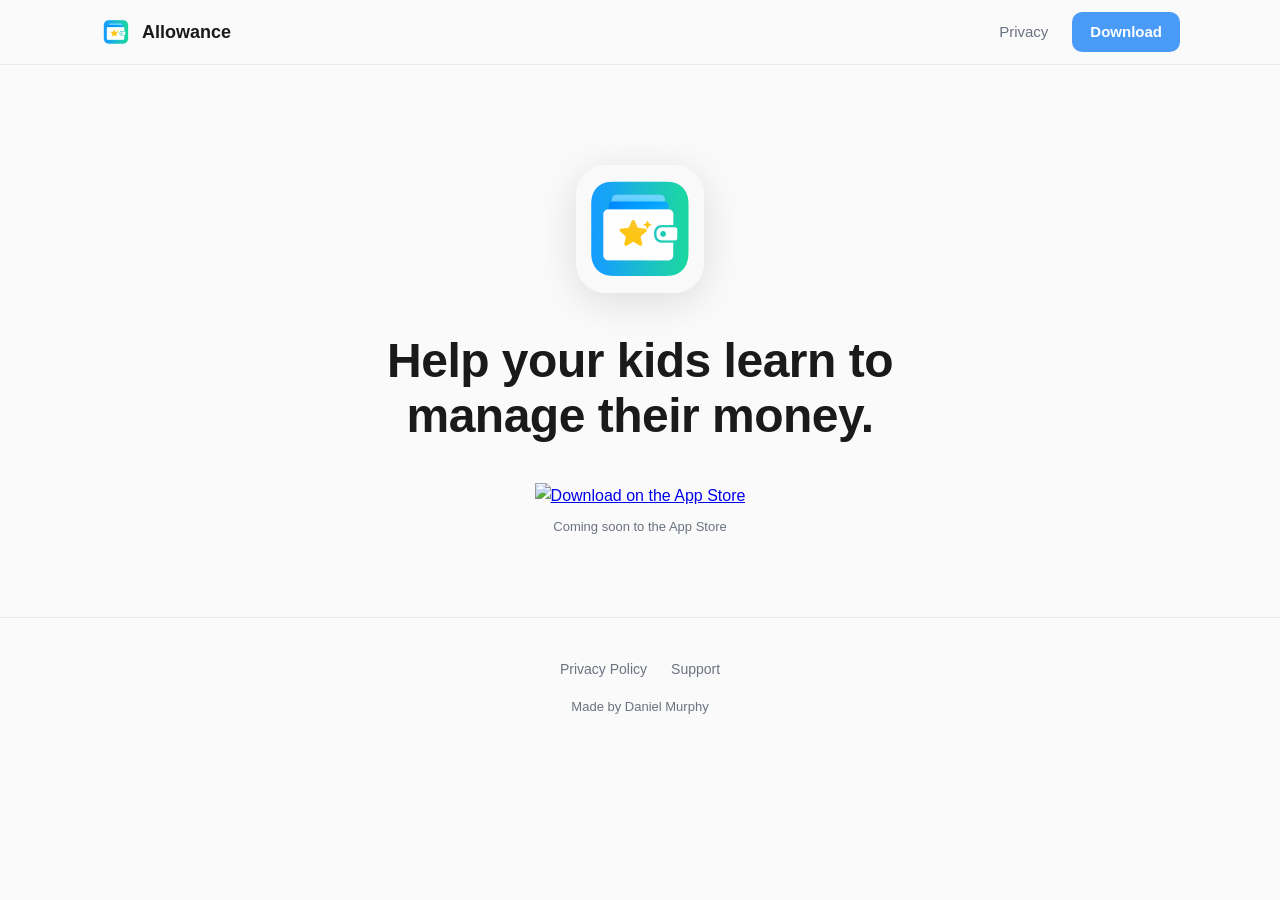
==== index.html @ 7d74fedb "Update contact email to hello@getallowance.app Co-Authored-By: Claude Opus 4.6 (1M context) <noreply" ====
<!DOCTYPE html>
<html lang="en">
<head>
    <meta charset="UTF-8">
    <meta name="viewport" content="width=device-width, initial-scale=1.0">
    <title>Allowance — Help your kids learn to manage their money</title>
    <meta name="description" content="Allowance is an iOS app that splits kids' money into Spend, Save, and Share accounts. Parents track balances, log transactions, and fund allowances.">
    <link rel="stylesheet" href="style.css">
</head>
<body>

<!-- Nav -->
<nav>
    <div class="nav-inner">
        <a href="/" class="nav-brand">
            <img src="images/app-icon.png" alt="Allowance app icon">
            <span>Allowance</span>
        </a>
        <div class="nav-links">
            <a href="privacy.html">Privacy</a>
            <a href="#download" class="btn-download">Download</a>
        </div>
    </div>
</nav>

<!-- Hero -->
<section class="hero" id="top">
    <img src="images/app-icon.png" alt="Allowance app icon" class="hero-icon">
    <h1>Help your kids learn to<br>manage their money.</h1>
    <p></p>
    <div id="download">
        <a href="#" class="app-store-badge" aria-label="Download on the App Store">
            <img src="https://tools.applemediaservices.com/api/badges/download-on-the-app-store/black/en-us?size=250x83" alt="Download on the App Store">
        </a>
        <span class="coming-soon">Coming soon to the App Store</span>
    </div>
</section>

<!-- Footer -->
<footer>
    <div class="footer-inner">
        <div class="footer-links">
            <a href="privacy.html">Privacy Policy</a>
            <a href="mailto:hello@getallowance.app">Support</a>
        </div>
        <p class="footer-copy">Made by Daniel Murphy</p>
    </div>
</footer>

</body>
</html>
---- style.css ----
/* Allowance — Marketing Site */

:root {
    --accent: #499BF7;
    --accent-dark: #3178D4;
    --bg: #FAFAFA;
    --bg-card: #FFFFFF;
    --text: #1A1A1A;
    --text-secondary: #6B7280;
    --radius: 20px;
    --shadow: 0 4px 24px rgba(0, 0, 0, 0.08);
    --shadow-lg: 0 8px 40px rgba(0, 0, 0, 0.12);
    --font: -apple-system, BlinkMacSystemFont, "SF Pro Display", "Segoe UI", Roboto, Helvetica, Arial, sans-serif;

    /* Account gradients */
    --spend-start: #007AFF;
    --spend-end: #32ADE6;
    --save-start: #34C759;
    --save-end: #00C7BE;
    --share-start: #AF52DE;
    --share-end: #FF2D55;
}

@media (prefers-color-scheme: dark) {
    :root {
        --bg: #111111;
        --bg-card: #1C1C1E;
        --text: #F5F5F7;
        --text-secondary: #98989D;
        --shadow: 0 4px 24px rgba(0, 0, 0, 0.3);
        --shadow-lg: 0 8px 40px rgba(0, 0, 0, 0.4);
    }
}

*, *::before, *::after {
    box-sizing: border-box;
    margin: 0;
    padding: 0;
}

html {
    scroll-behavior: smooth;
}

body {
    font-family: var(--font);
    background: var(--bg);
    color: var(--text);
    line-height: 1.6;
    -webkit-font-smoothing: antialiased;
}

/* Nav */
nav {
    position: sticky;
    top: 0;
    z-index: 100;
    background: rgba(250, 250, 250, 0.85);
    backdrop-filter: blur(20px);
    -webkit-backdrop-filter: blur(20px);
    border-bottom: 1px solid rgba(0, 0, 0, 0.06);
    padding: 12px 24px;
}

@media (prefers-color-scheme: dark) {
    nav {
        background: rgba(17, 17, 17, 0.85);
        border-bottom-color: rgba(255, 255, 255, 0.08);
    }
}

.nav-inner {
    max-width: 1080px;
    margin: 0 auto;
    display: flex;
    align-items: center;
    justify-content: space-between;
}

.nav-brand {
    display: flex;
    align-items: center;
    gap: 10px;
    text-decoration: none;
    color: var(--text);
}

.nav-brand img {
    width: 32px;
    height: 32px;
    border-radius: 8px;
}

.nav-brand span {
    font-weight: 700;
    font-size: 18px;
}

.nav-links {
    display: flex;
    align-items: center;
    gap: 24px;
}

.nav-links a {
    color: var(--text-secondary);
    text-decoration: none;
    font-size: 15px;
    font-weight: 500;
    transition: color 0.2s;
}

.nav-links a:hover {
    color: var(--accent);
}

.nav-links .btn-download {
    background: var(--accent);
    color: #fff;
    padding: 8px 18px;
    border-radius: 10px;
    font-weight: 600;
    transition: background 0.2s;
}

.nav-links .btn-download:hover {
    background: var(--accent-dark);
    color: #fff;
}

/* Sections */
section {
    max-width: 1080px;
    margin: 0 auto;
    padding: 80px 24px;
}

/* Hero */
.hero {
    text-align: center;
    padding-top: 100px;
    padding-bottom: 80px;
}

.hero-icon {
    width: 128px;
    height: 128px;
    border-radius: 30px;
    box-shadow: var(--shadow-lg);
    margin-bottom: 32px;
}

.hero h1 {
    font-size: 48px;
    font-weight: 800;
    letter-spacing: -0.5px;
    line-height: 1.15;
    margin-bottom: 16px;
}

.hero p {
    font-size: 20px;
    color: var(--text-secondary);
    max-width: 520px;
    margin: 0 auto 40px;
}

.app-store-badge {
    display: inline-block;
}

.app-store-badge img {
    height: 54px;
}

.coming-soon {
    display: block;
    margin-top: 8px;
    font-size: 13px;
    color: var(--text-secondary);
}

/* Account Type Cards */
.accounts {
    text-align: center;
}

.accounts h2 {
    font-size: 32px;
    font-weight: 700;
    margin-bottom: 12px;
}

.accounts > p {
    color: var(--text-secondary);
    font-size: 18px;
    margin-bottom: 48px;
}

.account-cards {
    display: grid;
    grid-template-columns: repeat(3, 1fr);
    gap: 20px;
}

.account-card {
    border-radius: var(--radius);
    padding: 32px 24px;
    color: #fff;
    text-align: center;
    box-shadow: var(--shadow);
    transition: transform 0.25s ease;
}

.account-card:hover {
    transform: translateY(-4px);
}

.account-card.spend {
    background: linear-gradient(135deg, var(--spend-start), var(--spend-end));
}

.account-card.save {
    background: linear-gradient(135deg, var(--save-start), var(--save-end));
}

.account-card.share {
    background: linear-gradient(135deg, var(--share-start), var(--share-end));
}

.account-card .card-icon {
    font-size: 40px;
    margin-bottom: 16px;
}

.account-card h3 {
    font-size: 22px;
    font-weight: 700;
    margin-bottom: 8px;
}

.account-card p {
    font-size: 15px;
    opacity: 0.9;
    line-height: 1.5;
}

/* Features Grid */
.features {
    text-align: center;
}

.features h2 {
    font-size: 32px;
    font-weight: 700;
    margin-bottom: 48px;
}

.features-grid {
    display: grid;
    grid-template-columns: repeat(3, 1fr);
    gap: 24px;
}

.feature-item {
    background: var(--bg-card);
    border-radius: var(--radius);
    padding: 28px 24px;
    box-shadow: var(--shadow);
    text-align: left;
    transition: transform 0.25s ease;
}

.feature-item:hover {
    transform: translateY(-2px);
}

.feature-item .feature-icon {
    font-size: 32px;
    margin-bottom: 12px;
}

.feature-item h3 {
    font-size: 17px;
    font-weight: 700;
    margin-bottom: 6px;
}

.feature-item p {
    font-size: 14px;
    color: var(--text-secondary);
    line-height: 1.5;
}

/* Screenshots */
.screenshots {
    text-align: center;
}

.screenshots h2 {
    font-size: 32px;
    font-weight: 700;
    margin-bottom: 48px;
}

.screenshots-placeholder {
    background: var(--bg-card);
    border-radius: var(--radius);
    padding: 60px 24px;
    box-shadow: var(--shadow);
    color: var(--text-secondary);
    font-size: 16px;
}

/* Footer */
footer {
    border-top: 1px solid rgba(0, 0, 0, 0.06);
    padding: 40px 24px;
    text-align: center;
}

@media (prefers-color-scheme: dark) {
    footer {
        border-top-color: rgba(255, 255, 255, 0.08);
    }
}

.footer-inner {
    max-width: 1080px;
    margin: 0 auto;
}

.footer-links {
    display: flex;
    justify-content: center;
    gap: 24px;
    margin-bottom: 16px;
}

.footer-links a {
    color: var(--text-secondary);
    text-decoration: none;
    font-size: 14px;
    transition: color 0.2s;
}

.footer-links a:hover {
    color: var(--accent);
}

.footer-copy {
    font-size: 13px;
    color: var(--text-secondary);
}

/* Responsive */
@media (max-width: 768px) {
    .hero h1 {
        font-size: 32px;
    }

    .hero p {
        font-size: 17px;
    }

    .account-cards {
        grid-template-columns: 1fr;
        max-width: 400px;
        margin: 0 auto;
    }

    .features-grid {
        grid-template-columns: 1fr 1fr;
    }

    section {
        padding: 60px 20px;
    }

    .hero {
        padding-top: 60px;
        padding-bottom: 48px;
    }
}

@media (max-width: 480px) {
    .features-grid {
        grid-template-columns: 1fr;
    }

    .nav-links .btn-download {
        display: none;
    }
}

/* Privacy page */
.privacy {
    max-width: 720px;
}

.privacy h1 {
    font-size: 36px;
    font-weight: 800;
    margin-bottom: 8px;
}

.privacy .last-updated {
    color: var(--text-secondary);
    font-size: 14px;
    margin-bottom: 40px;
}

.privacy h2 {
    font-size: 22px;
    font-weight: 700;
    margin-top: 40px;
    margin-bottom: 12px;
}

.privacy p,
.privacy li {
    color: var(--text-secondary);
    font-size: 16px;
    line-height: 1.7;
}

.privacy p {
    margin-bottom: 12px;
}

.privacy ul {
    padding-left: 20px;
    margin-bottom: 12px;
}

.privacy li {
    margin-bottom: 6px;
}

.privacy a {
    color: var(--accent);
    text-decoration: none;
}

.privacy a:hover {
    text-decoration: underline;
}
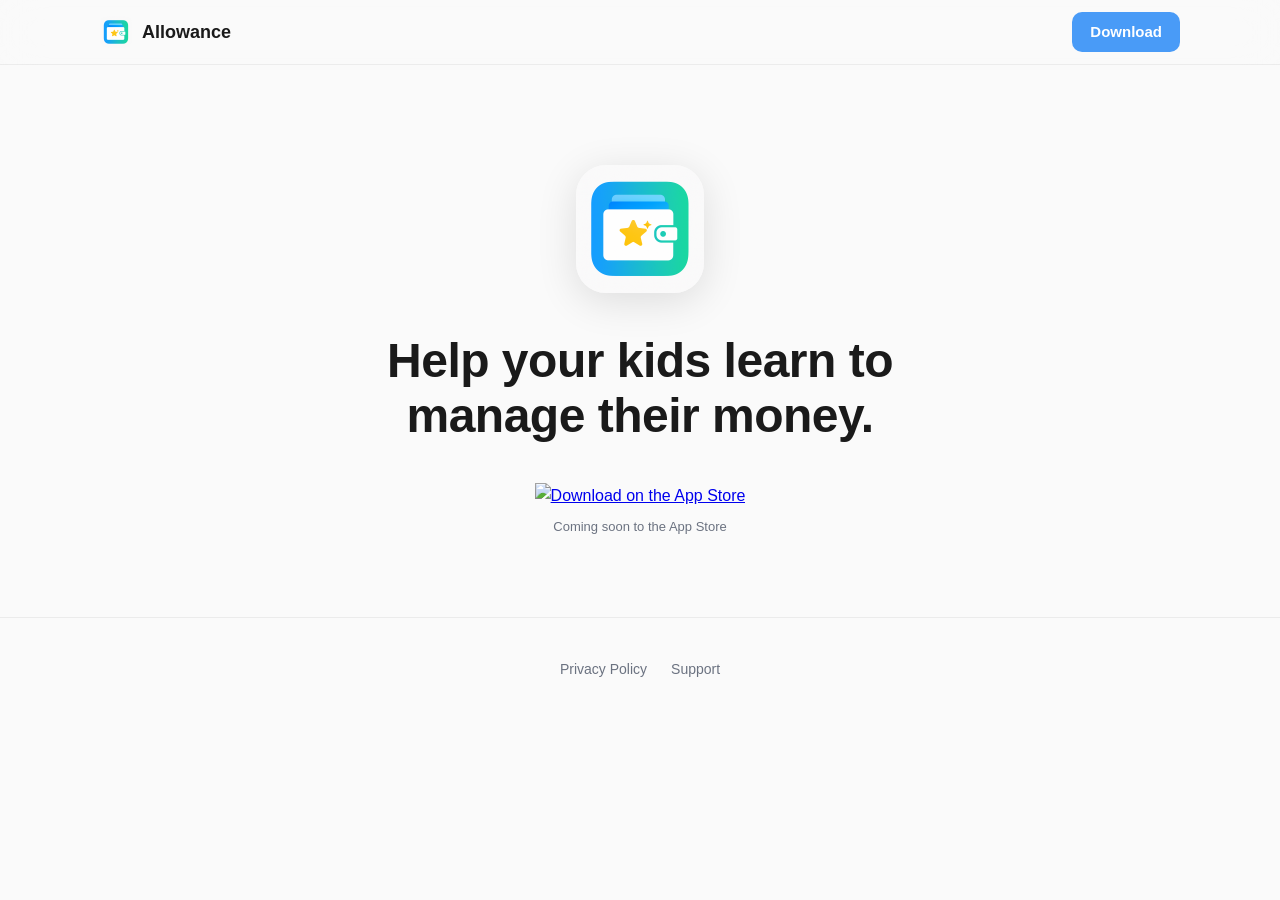
==== commit 3615ce56: "removed extra links" ====
--- a/index.html
+++ b/index.html
@@ -17,7 +17,6 @@
             <span>Allowance</span>
         </a>
         <div class="nav-links">
-            <a href="privacy.html">Privacy</a>
             <a href="#download" class="btn-download">Download</a>
         </div>
     </div>
@@ -43,7 +42,6 @@
             <a href="privacy.html">Privacy Policy</a>
             <a href="mailto:hello@getallowance.app">Support</a>
         </div>
-        <p class="footer-copy">Made by Daniel Murphy</p>
     </div>
 </footer>
 
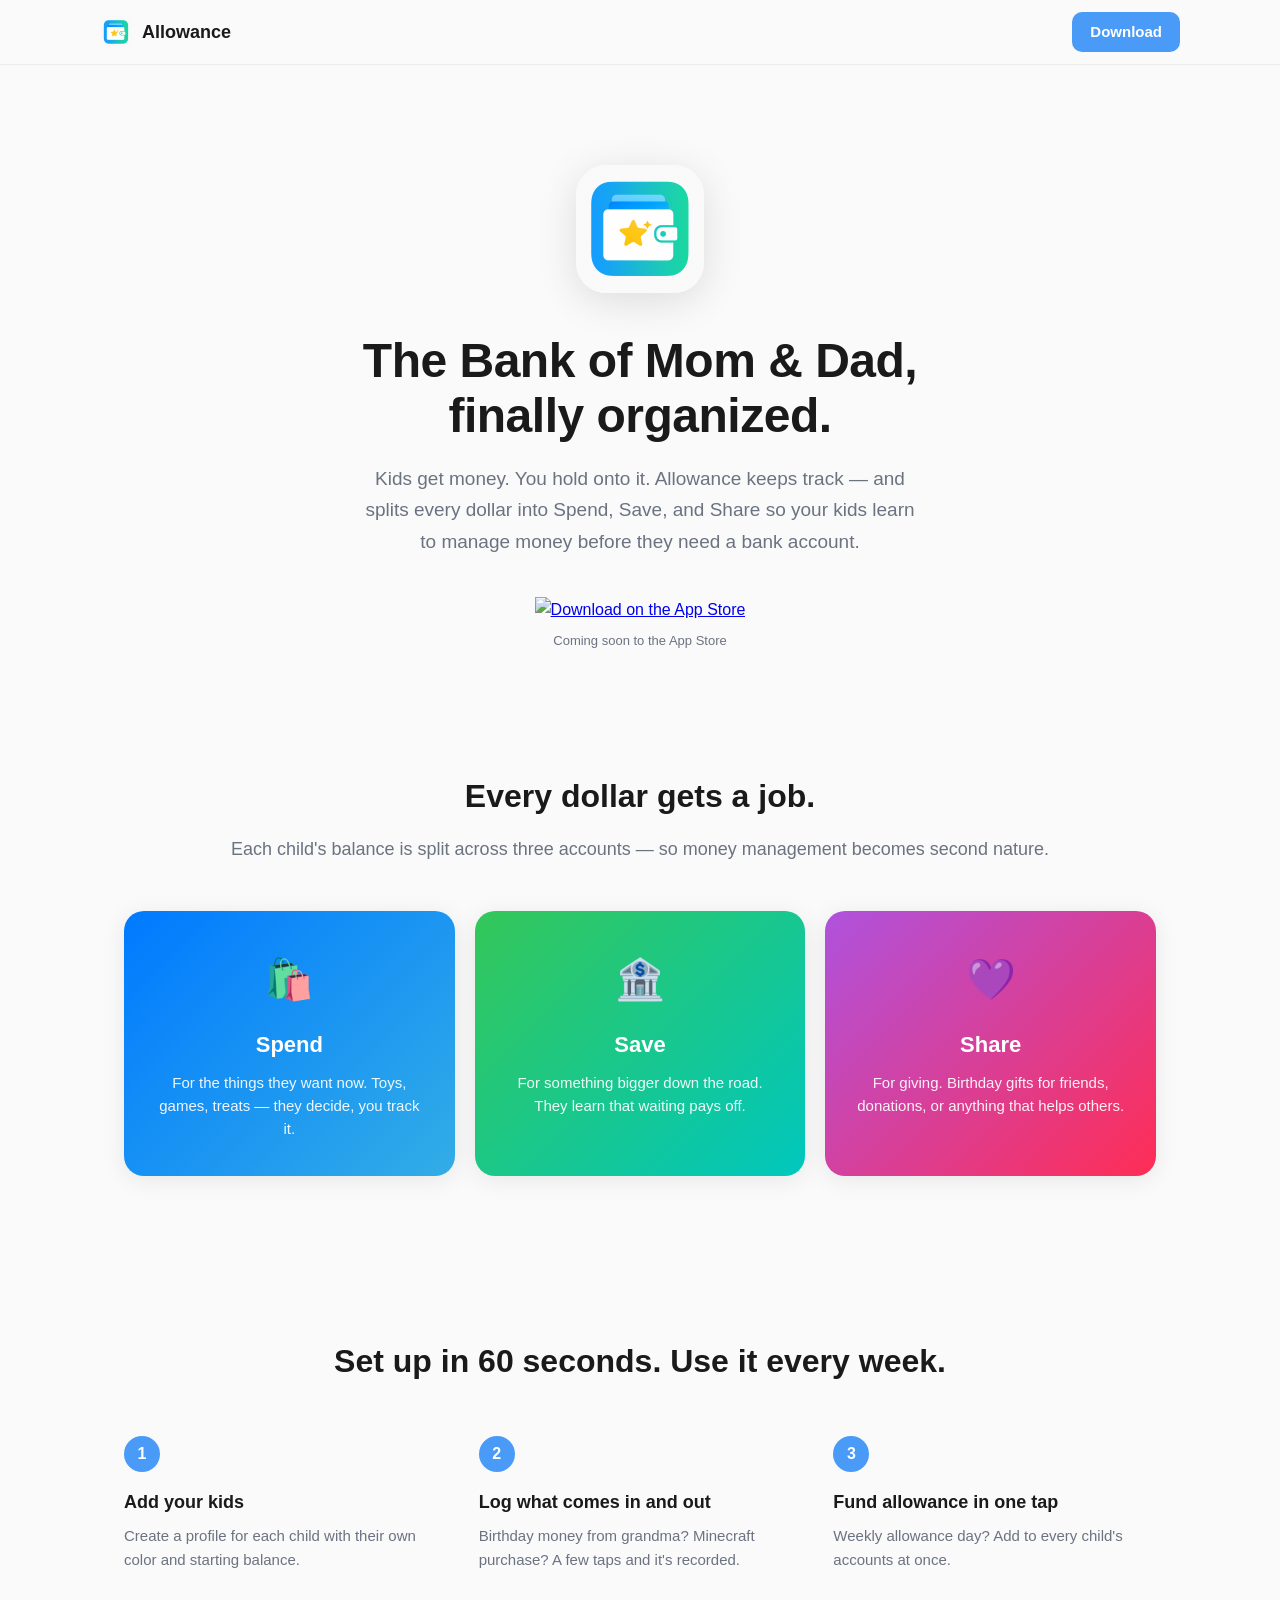
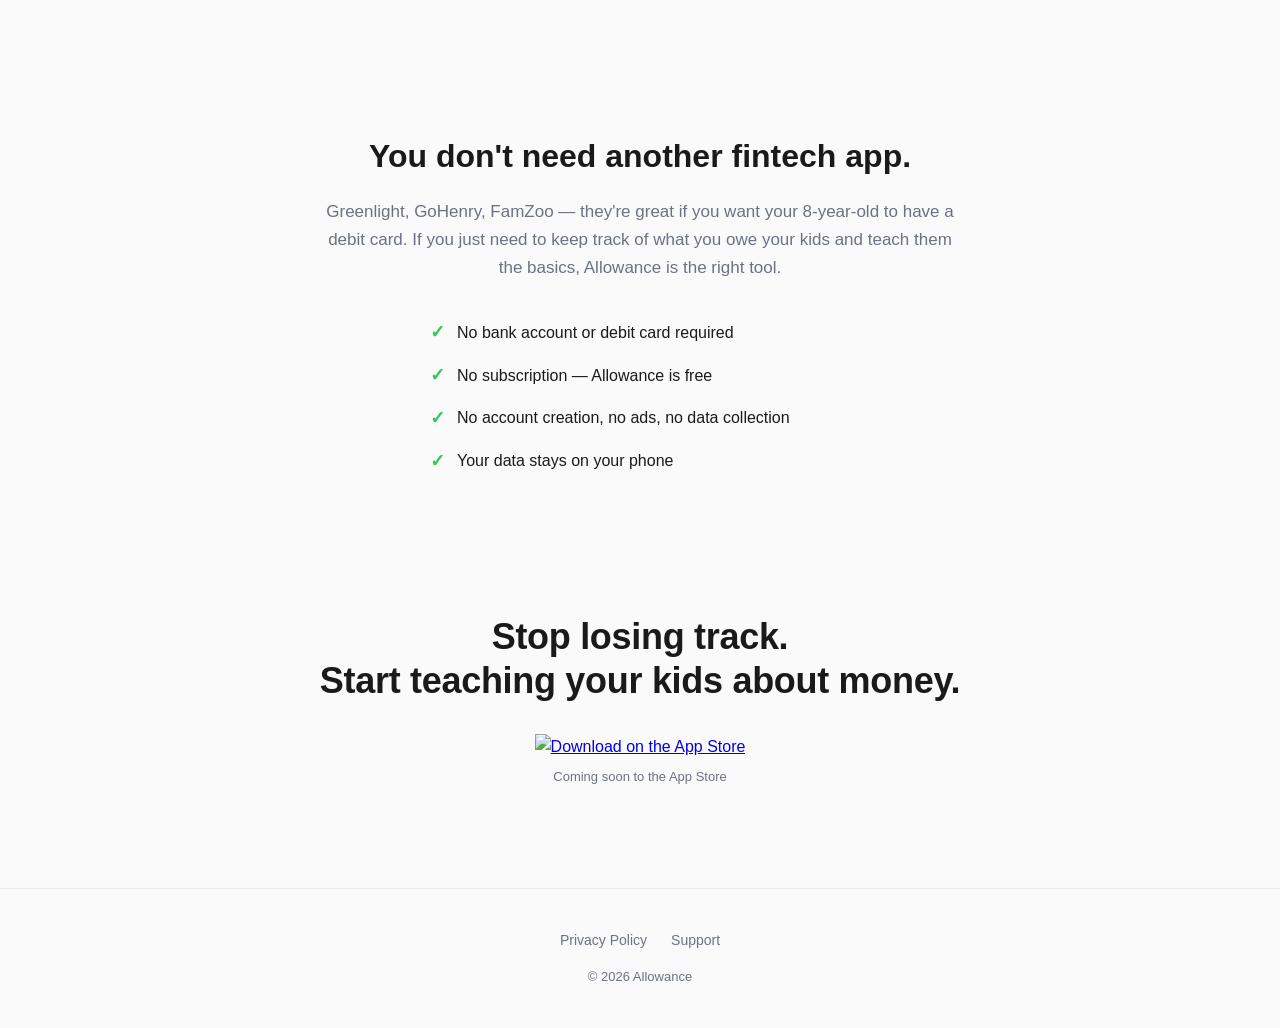
==== commit a3e5c31e: "Revamp landing page with new copy, content sections, and OG tags Updated headline and description, a" ====
--- a/index.html
+++ b/index.html
@@ -3,8 +3,14 @@
 <head>
     <meta charset="UTF-8">
     <meta name="viewport" content="width=device-width, initial-scale=1.0">
-    <title>Allowance — Help your kids learn to manage their money</title>
-    <meta name="description" content="Allowance is an iOS app that splits kids' money into Spend, Save, and Share accounts. Parents track balances, log transactions, and fund allowances.">
+    <title>Allowance — The Bank of Mom & Dad, finally organized</title>
+    <meta name="description" content="Allowance is a free iOS app that tracks the money you hold for your kids — and splits it into Spend, Save, and Share so they learn to manage it.">
+    <meta property="og:title" content="Allowance — The Bank of Mom & Dad, finally organized">
+    <meta property="og:description" content="Track your kids' money. Teach them to manage it. A free iOS app with Spend, Save, and Share accounts for every child.">
+    <meta property="og:type" content="website">
+    <meta property="og:url" content="https://getallowance.app">
+    <link rel="icon" type="image/png" href="images/app-icon.png">
+    <link rel="apple-touch-icon" href="images/app-icon.png">
     <link rel="stylesheet" href="style.css">
 </head>
 <body>
@@ -25,9 +31,89 @@
 <!-- Hero -->
 <section class="hero" id="top">
     <img src="images/app-icon.png" alt="Allowance app icon" class="hero-icon">
-    <h1>Help your kids learn to<br>manage their money.</h1>
-    <p></p>
+    <h1>The Bank of Mom & Dad,<br>finally organized.</h1>
+    <p>Kids get money. You hold onto it. Allowance keeps track — and splits every dollar into Spend, Save, and Share so your kids learn to manage money before they need a bank account.</p>
     <div id="download">
+        <a href="#" class="app-store-badge" aria-label="Download on the App Store">
+            <img src="https://tools.applemediaservices.com/api/badges/download-on-the-app-store/black/en-us?size=250x83" alt="Download on the App Store">
+        </a>
+        <span class="coming-soon">Coming soon to the App Store</span>
+    </div>
+</section>
+
+<!-- Spend / Save / Share -->
+<section class="accounts">
+    <h2>Every dollar gets a job.</h2>
+    <p>Each child's balance is split across three accounts — so money management becomes second nature.</p>
+    <div class="account-cards">
+        <div class="account-card spend">
+            <div class="card-icon">🛍️</div>
+            <h3>Spend</h3>
+            <p>For the things they want now. Toys, games, treats — they decide, you track it.</p>
+        </div>
+        <div class="account-card save">
+            <div class="card-icon">🏦</div>
+            <h3>Save</h3>
+            <p>For something bigger down the road. They learn that waiting pays off.</p>
+        </div>
+        <div class="account-card share">
+            <div class="card-icon">💜</div>
+            <h3>Share</h3>
+            <p>For giving. Birthday gifts for friends, donations, or anything that helps others.</p>
+        </div>
+    </div>
+</section>
+
+<!-- How it works -->
+<section class="how-it-works">
+    <h2>Set up in 60 seconds. Use it every week.</h2>
+    <div class="steps">
+        <div class="step">
+            <div class="step-number">1</div>
+            <h3>Add your kids</h3>
+            <p>Create a profile for each child with their own color and starting balance.</p>
+        </div>
+        <div class="step">
+            <div class="step-number">2</div>
+            <h3>Log what comes in and out</h3>
+            <p>Birthday money from grandma? Minecraft purchase? A few taps and it's recorded.</p>
+        </div>
+        <div class="step">
+            <div class="step-number">3</div>
+            <h3>Fund allowance in one tap</h3>
+            <p>Weekly allowance day? Add to every child's accounts at once.</p>
+        </div>
+    </div>
+</section>
+
+<!-- Not a bank -->
+<section class="not-a-bank">
+    <h2>You don't need another fintech app.</h2>
+    <p>Greenlight, GoHenry, FamZoo — they're great if you want your 8-year-old to have a debit card. If you just need to keep track of what you owe your kids and teach them the basics, Allowance is the right tool.</p>
+    <ul class="perks">
+        <li>
+            <span class="perk-icon">✓</span>
+            <span>No bank account or debit card required</span>
+        </li>
+        <li>
+            <span class="perk-icon">✓</span>
+            <span>No subscription — Allowance is free</span>
+        </li>
+        <li>
+            <span class="perk-icon">✓</span>
+            <span>No account creation, no ads, no data collection</span>
+        </li>
+        <li>
+            <span class="perk-icon">✓</span>
+            <span>Your data stays on your phone</span>
+        </li>
+    </ul>
+</section>
+
+<!-- Final CTA -->
+<section class="cta" id="get">
+    <h2>Stop losing track.<br>Start teaching your kids about money.</h2>
+    <div>
         <a href="#" class="app-store-badge" aria-label="Download on the App Store">
             <img src="https://tools.applemediaservices.com/api/badges/download-on-the-app-store/black/en-us?size=250x83" alt="Download on the App Store">
         </a>
@@ -42,6 +128,7 @@
             <a href="privacy.html">Privacy Policy</a>
             <a href="mailto:hello@getallowance.app">Support</a>
         </div>
+        <p class="footer-copy">&copy; 2026 Allowance</p>
     </div>
 </footer>
 
--- a/style.css
+++ b/style.css
@@ -155,14 +155,15 @@
     font-weight: 800;
     letter-spacing: -0.5px;
     line-height: 1.15;
-    margin-bottom: 16px;
+    margin-bottom: 20px;
 }
 
 .hero p {
-    font-size: 20px;
-    color: var(--text-secondary);
-    max-width: 520px;
+    font-size: 19px;
+    color: var(--text-secondary);
+    max-width: 560px;
     margin: 0 auto 40px;
+    line-height: 1.65;
 }
 
 .app-store-badge {
@@ -183,6 +184,7 @@
 /* Account Type Cards */
 .accounts {
     text-align: center;
+    padding-top: 40px;
 }
 
 .accounts h2 {
@@ -205,7 +207,7 @@
 
 .account-card {
     border-radius: var(--radius);
-    padding: 32px 24px;
+    padding: 36px 28px;
     color: #fff;
     text-align: center;
     box-shadow: var(--shadow);
@@ -241,75 +243,121 @@
 
 .account-card p {
     font-size: 15px;
-    opacity: 0.9;
-    line-height: 1.5;
-}
-
-/* Features Grid */
-.features {
-    text-align: center;
-}
-
-.features h2 {
+    opacity: 0.92;
+    line-height: 1.55;
+}
+
+/* How It Works */
+.how-it-works {
+    text-align: center;
+}
+
+.how-it-works h2 {
     font-size: 32px;
     font-weight: 700;
     margin-bottom: 48px;
 }
 
-.features-grid {
+.steps {
     display: grid;
     grid-template-columns: repeat(3, 1fr);
-    gap: 24px;
-}
-
-.feature-item {
-    background: var(--bg-card);
-    border-radius: var(--radius);
-    padding: 28px 24px;
-    box-shadow: var(--shadow);
+    gap: 32px;
     text-align: left;
-    transition: transform 0.25s ease;
-}
-
-.feature-item:hover {
-    transform: translateY(-2px);
-}
-
-.feature-item .feature-icon {
+}
+
+.step {
+    position: relative;
+}
+
+.step-number {
+    width: 36px;
+    height: 36px;
+    border-radius: 50%;
+    background: var(--accent);
+    color: #fff;
+    font-weight: 700;
+    font-size: 16px;
+    display: flex;
+    align-items: center;
+    justify-content: center;
+    margin-bottom: 16px;
+}
+
+.step h3 {
+    font-size: 18px;
+    font-weight: 700;
+    margin-bottom: 8px;
+}
+
+.step p {
+    font-size: 15px;
+    color: var(--text-secondary);
+    line-height: 1.55;
+}
+
+/* Not a Bank */
+.not-a-bank {
+    max-width: 680px;
+    margin: 0 auto;
+    padding: 80px 24px;
+    text-align: center;
+}
+
+.not-a-bank h2 {
     font-size: 32px;
-    margin-bottom: 12px;
-}
-
-.feature-item h3 {
+    font-weight: 700;
+    margin-bottom: 16px;
+}
+
+.not-a-bank > p {
     font-size: 17px;
-    font-weight: 700;
-    margin-bottom: 6px;
-}
-
-.feature-item p {
-    font-size: 14px;
-    color: var(--text-secondary);
-    line-height: 1.5;
-}
-
-/* Screenshots */
-.screenshots {
-    text-align: center;
-}
-
-.screenshots h2 {
-    font-size: 32px;
-    font-weight: 700;
-    margin-bottom: 48px;
-}
-
-.screenshots-placeholder {
-    background: var(--bg-card);
-    border-radius: var(--radius);
-    padding: 60px 24px;
-    box-shadow: var(--shadow);
-    color: var(--text-secondary);
+    color: var(--text-secondary);
+    line-height: 1.65;
+    margin-bottom: 36px;
+}
+
+.perks {
+    list-style: none;
+    display: flex;
+    flex-direction: column;
+    gap: 14px;
+    text-align: left;
+    max-width: 420px;
+    margin: 0 auto;
+}
+
+.perks li {
+    display: flex;
+    align-items: center;
+    gap: 12px;
     font-size: 16px;
+    color: var(--text);
+}
+
+.perk-icon {
+    color: #34C759;
+    font-weight: 700;
+    font-size: 18px;
+    flex-shrink: 0;
+}
+
+/* CTA */
+.cta {
+    text-align: center;
+    padding-top: 60px;
+    padding-bottom: 100px;
+}
+
+.cta h2 {
+    font-size: 36px;
+    font-weight: 800;
+    letter-spacing: -0.3px;
+    line-height: 1.2;
+    margin-bottom: 32px;
+}
+
+.cta .coming-soon {
+    margin-top: 8px;
 }
 
 /* Footer */
@@ -369,8 +417,14 @@
         margin: 0 auto;
     }
 
-    .features-grid {
-        grid-template-columns: 1fr 1fr;
+    .steps {
+        grid-template-columns: 1fr;
+        max-width: 400px;
+        margin: 0 auto;
+    }
+
+    .cta h2 {
+        font-size: 28px;
     }
 
     section {
@@ -381,13 +435,13 @@
         padding-top: 60px;
         padding-bottom: 48px;
     }
+
+    .not-a-bank {
+        padding: 60px 20px;
+    }
 }
 
 @media (max-width: 480px) {
-    .features-grid {
-        grid-template-columns: 1fr;
-    }
-
     .nav-links .btn-download {
         display: none;
     }
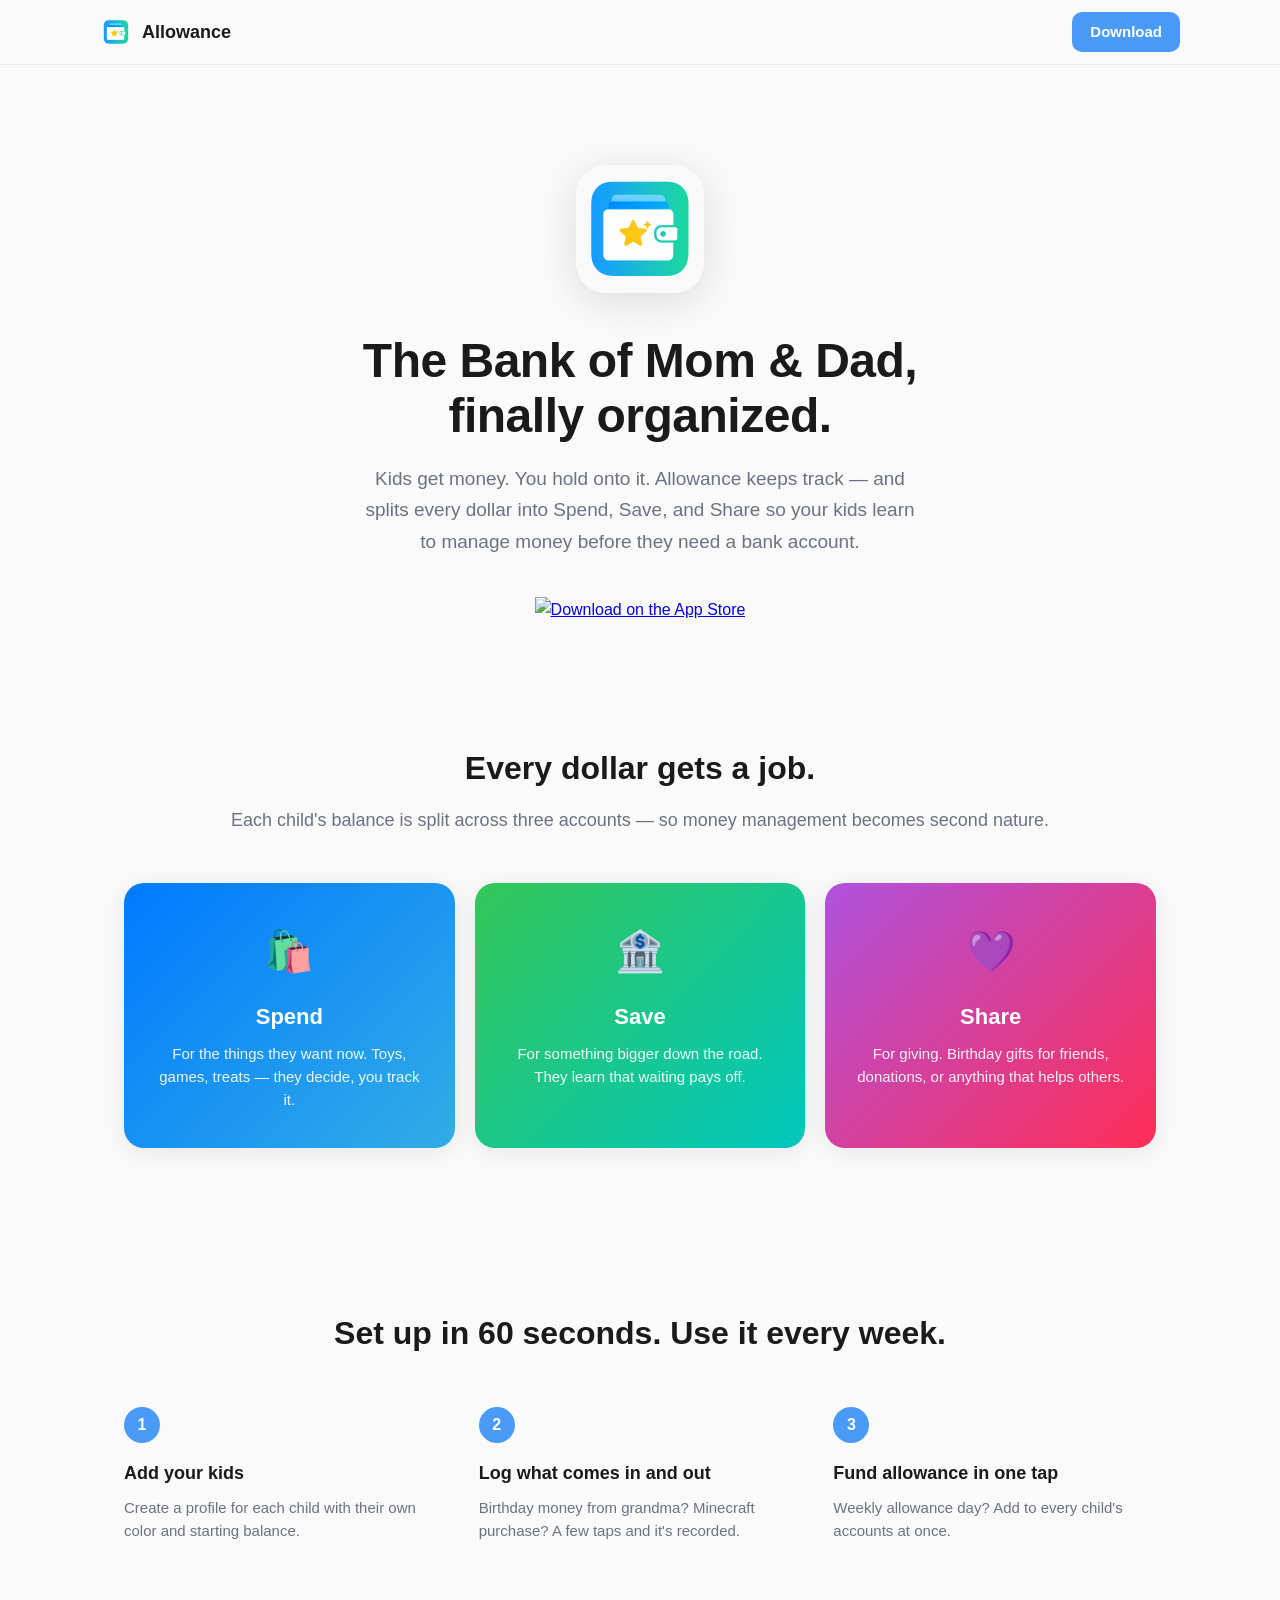
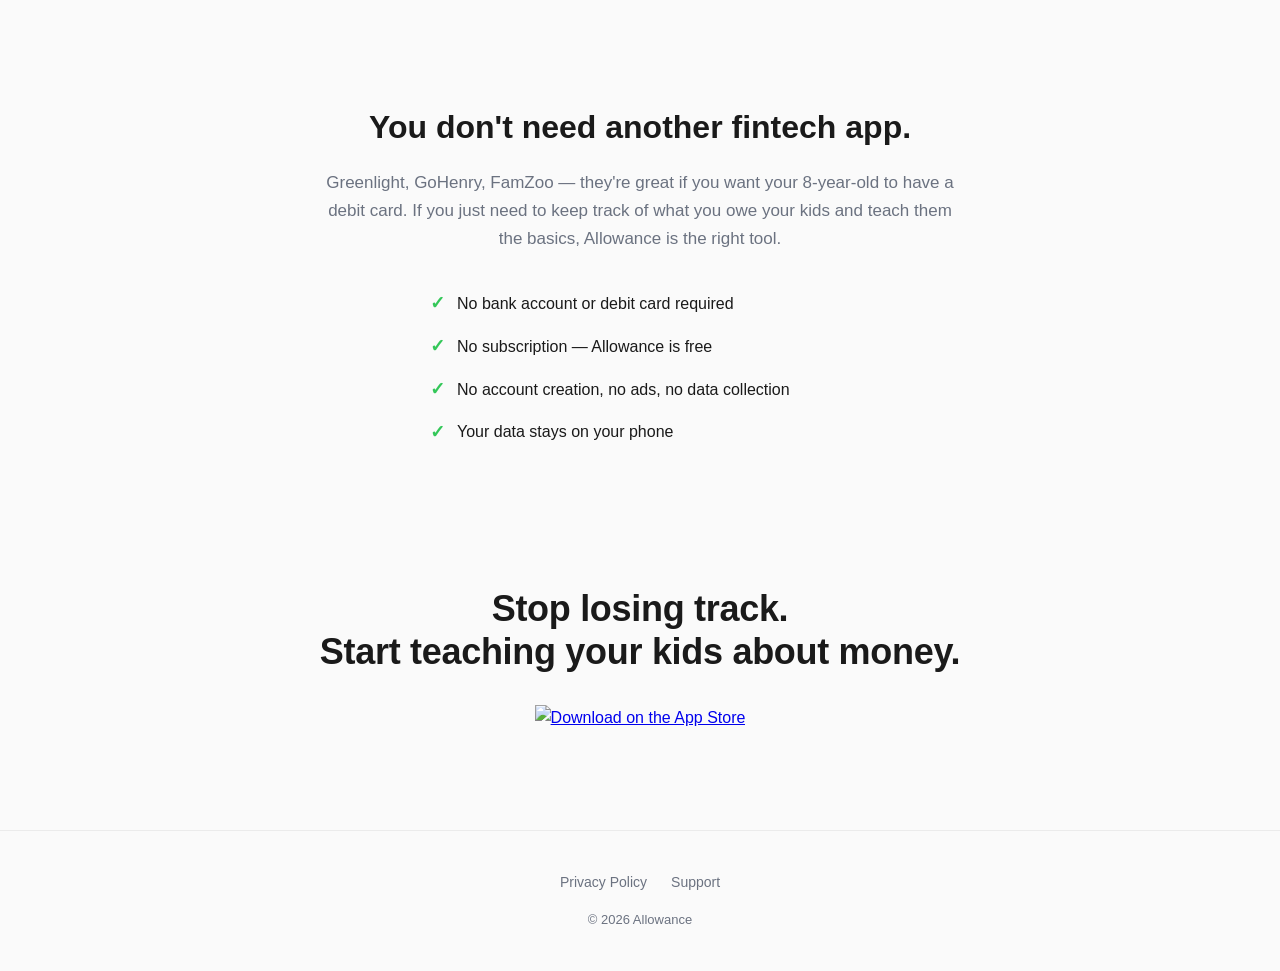
==== commit e125329f: "Update site with App Store links now that app is live Replace placeholder links and "Coming soon" te" ====
--- a/index.html
+++ b/index.html
@@ -23,7 +23,7 @@
             <span>Allowance</span>
         </a>
         <div class="nav-links">
-            <a href="#download" class="btn-download">Download</a>
+            <a href="https://apps.apple.com/us/app/allowance-family-money/id6751442999" class="btn-download">Download</a>
         </div>
     </div>
 </nav>
@@ -34,10 +34,9 @@
     <h1>The Bank of Mom & Dad,<br>finally organized.</h1>
     <p>Kids get money. You hold onto it. Allowance keeps track — and splits every dollar into Spend, Save, and Share so your kids learn to manage money before they need a bank account.</p>
     <div id="download">
-        <a href="#" class="app-store-badge" aria-label="Download on the App Store">
+        <a href="https://apps.apple.com/us/app/allowance-family-money/id6751442999" class="app-store-badge" aria-label="Download on the App Store">
             <img src="https://tools.applemediaservices.com/api/badges/download-on-the-app-store/black/en-us?size=250x83" alt="Download on the App Store">
         </a>
-        <span class="coming-soon">Coming soon to the App Store</span>
     </div>
 </section>
 
@@ -114,10 +113,9 @@
 <section class="cta" id="get">
     <h2>Stop losing track.<br>Start teaching your kids about money.</h2>
     <div>
-        <a href="#" class="app-store-badge" aria-label="Download on the App Store">
+        <a href="https://apps.apple.com/us/app/allowance-family-money/id6751442999" class="app-store-badge" aria-label="Download on the App Store">
             <img src="https://tools.applemediaservices.com/api/badges/download-on-the-app-store/black/en-us?size=250x83" alt="Download on the App Store">
         </a>
-        <span class="coming-soon">Coming soon to the App Store</span>
     </div>
 </section>
 
--- a/style.css
+++ b/style.css
@@ -174,12 +174,6 @@
     height: 54px;
 }
 
-.coming-soon {
-    display: block;
-    margin-top: 8px;
-    font-size: 13px;
-    color: var(--text-secondary);
-}
 
 /* Account Type Cards */
 .accounts {
@@ -356,9 +350,6 @@
     margin-bottom: 32px;
 }
 
-.cta .coming-soon {
-    margin-top: 8px;
-}
 
 /* Footer */
 footer {
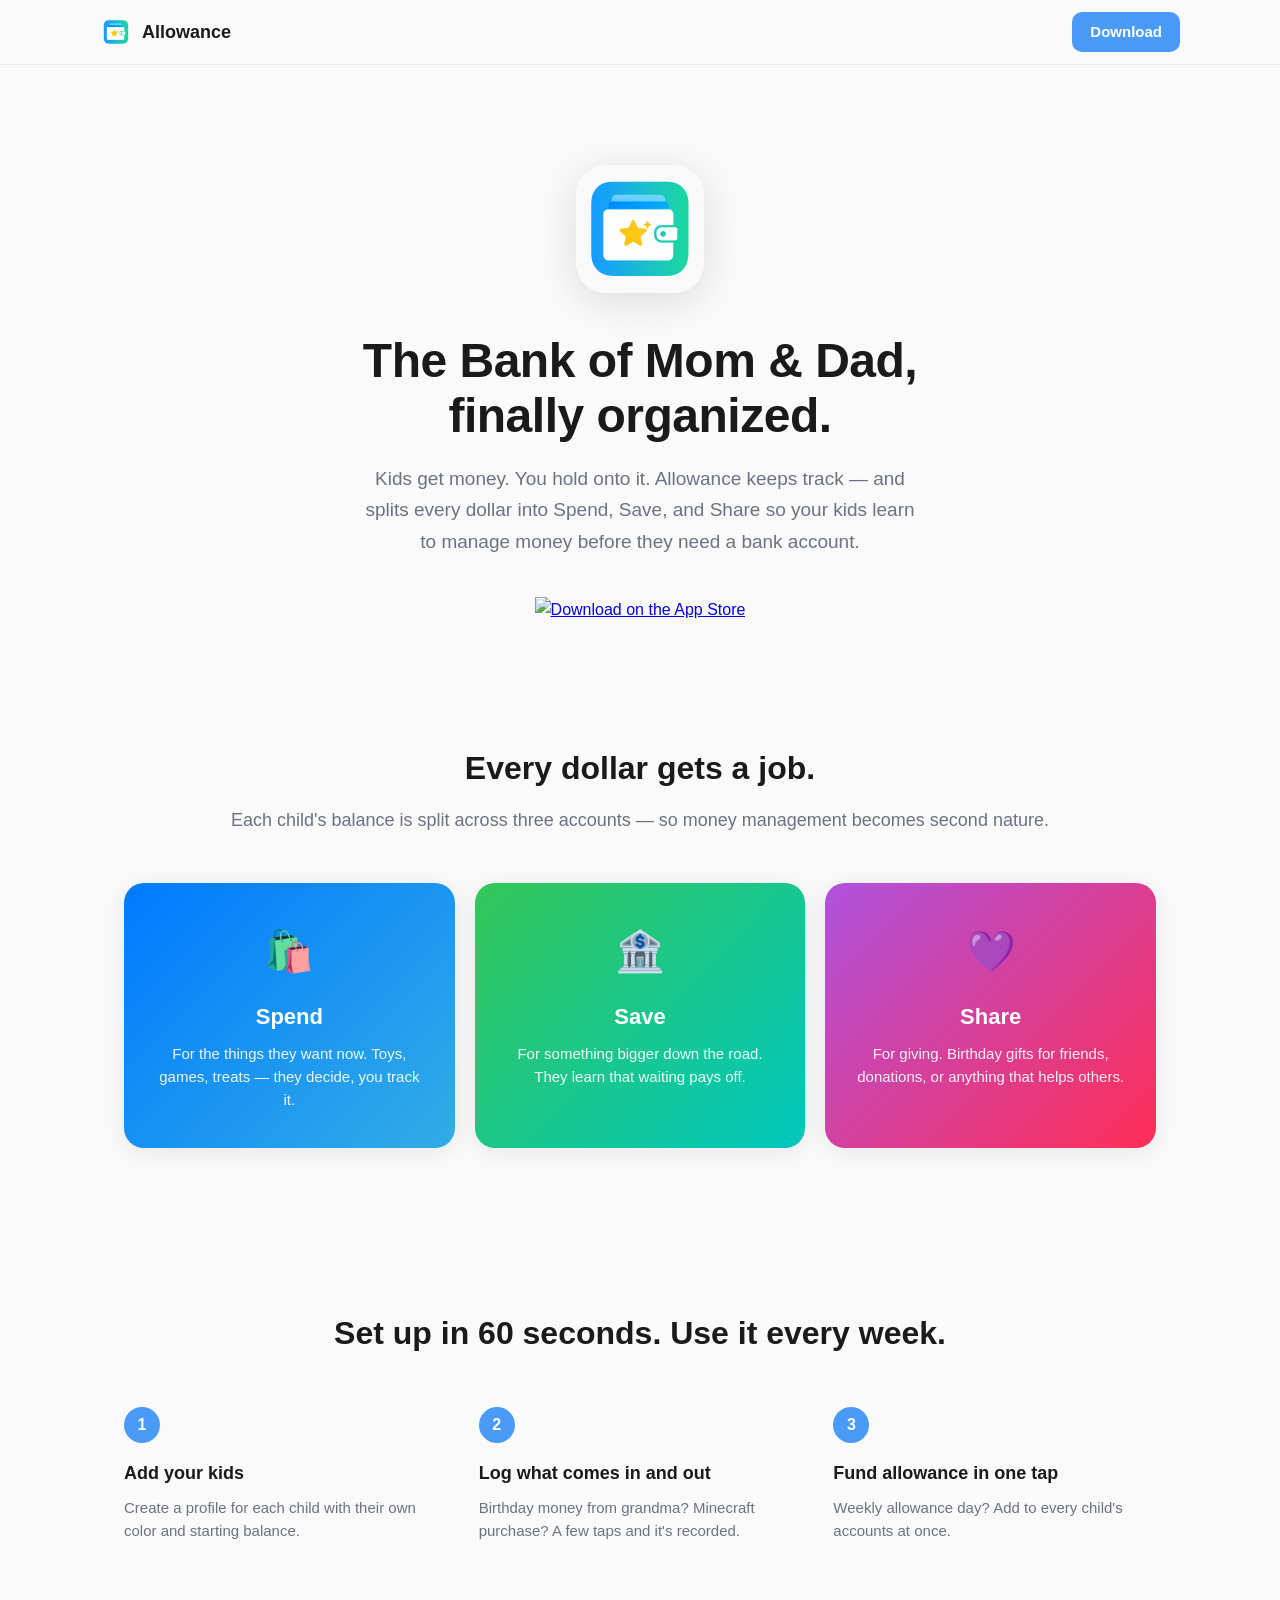
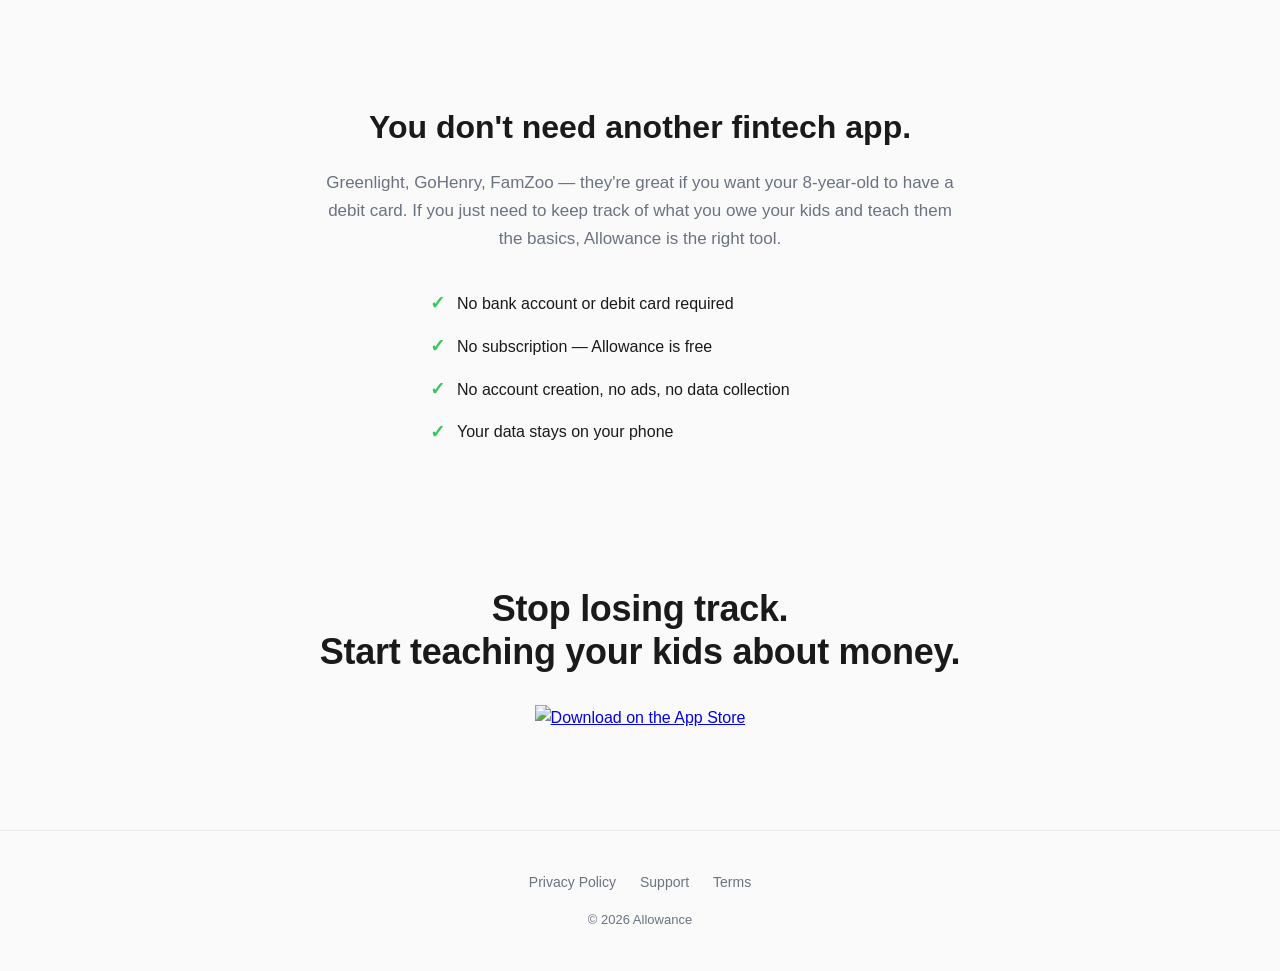
==== commit 89f32f53: "Rewrite privacy policy for accounts, family sharing and subscriptions Covers Sign in with Apple/Goog" ====
--- a/index.html
+++ b/index.html
@@ -125,6 +125,7 @@
         <div class="footer-links">
             <a href="privacy.html">Privacy Policy</a>
             <a href="mailto:hello@getallowance.app">Support</a>
+            <a href="https://www.apple.com/legal/internet-services/itunes/dev/stdeula/">Terms</a>
         </div>
         <p class="footer-copy">&copy; 2026 Allowance</p>
     </div>
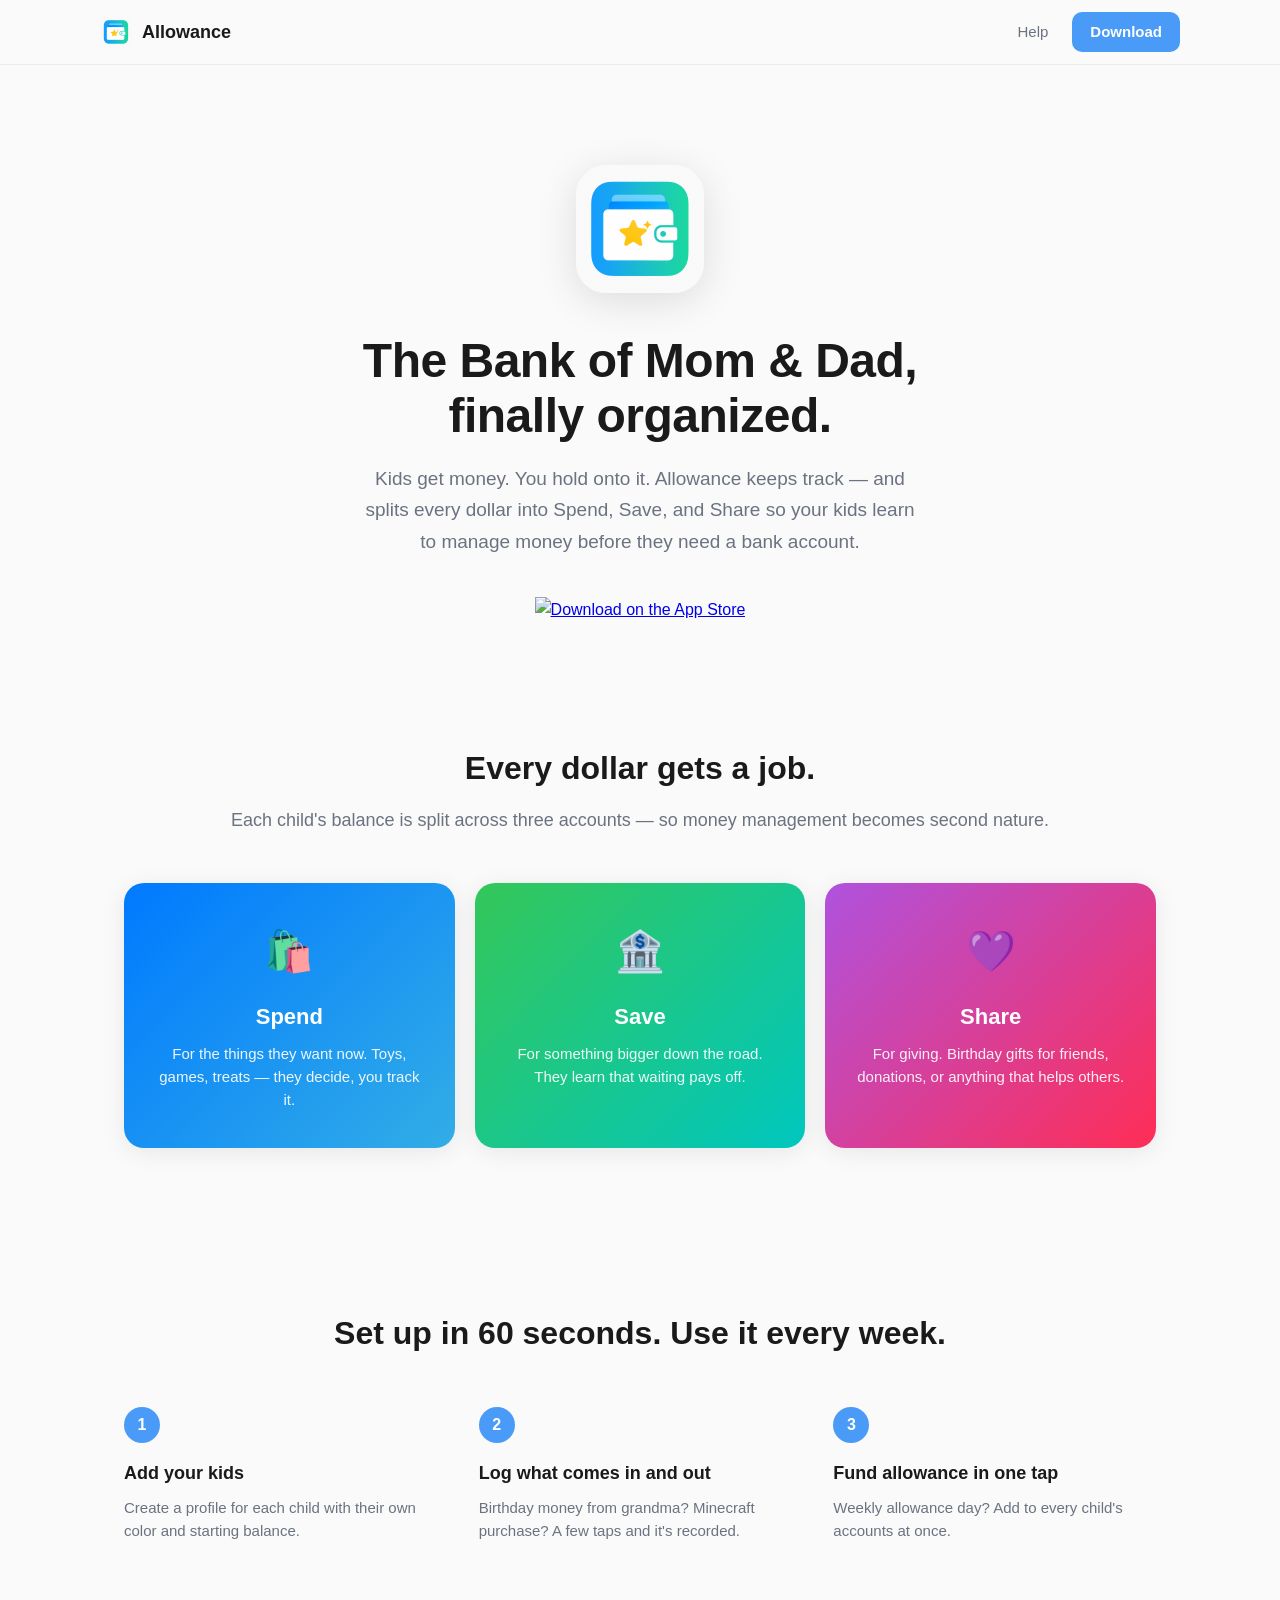
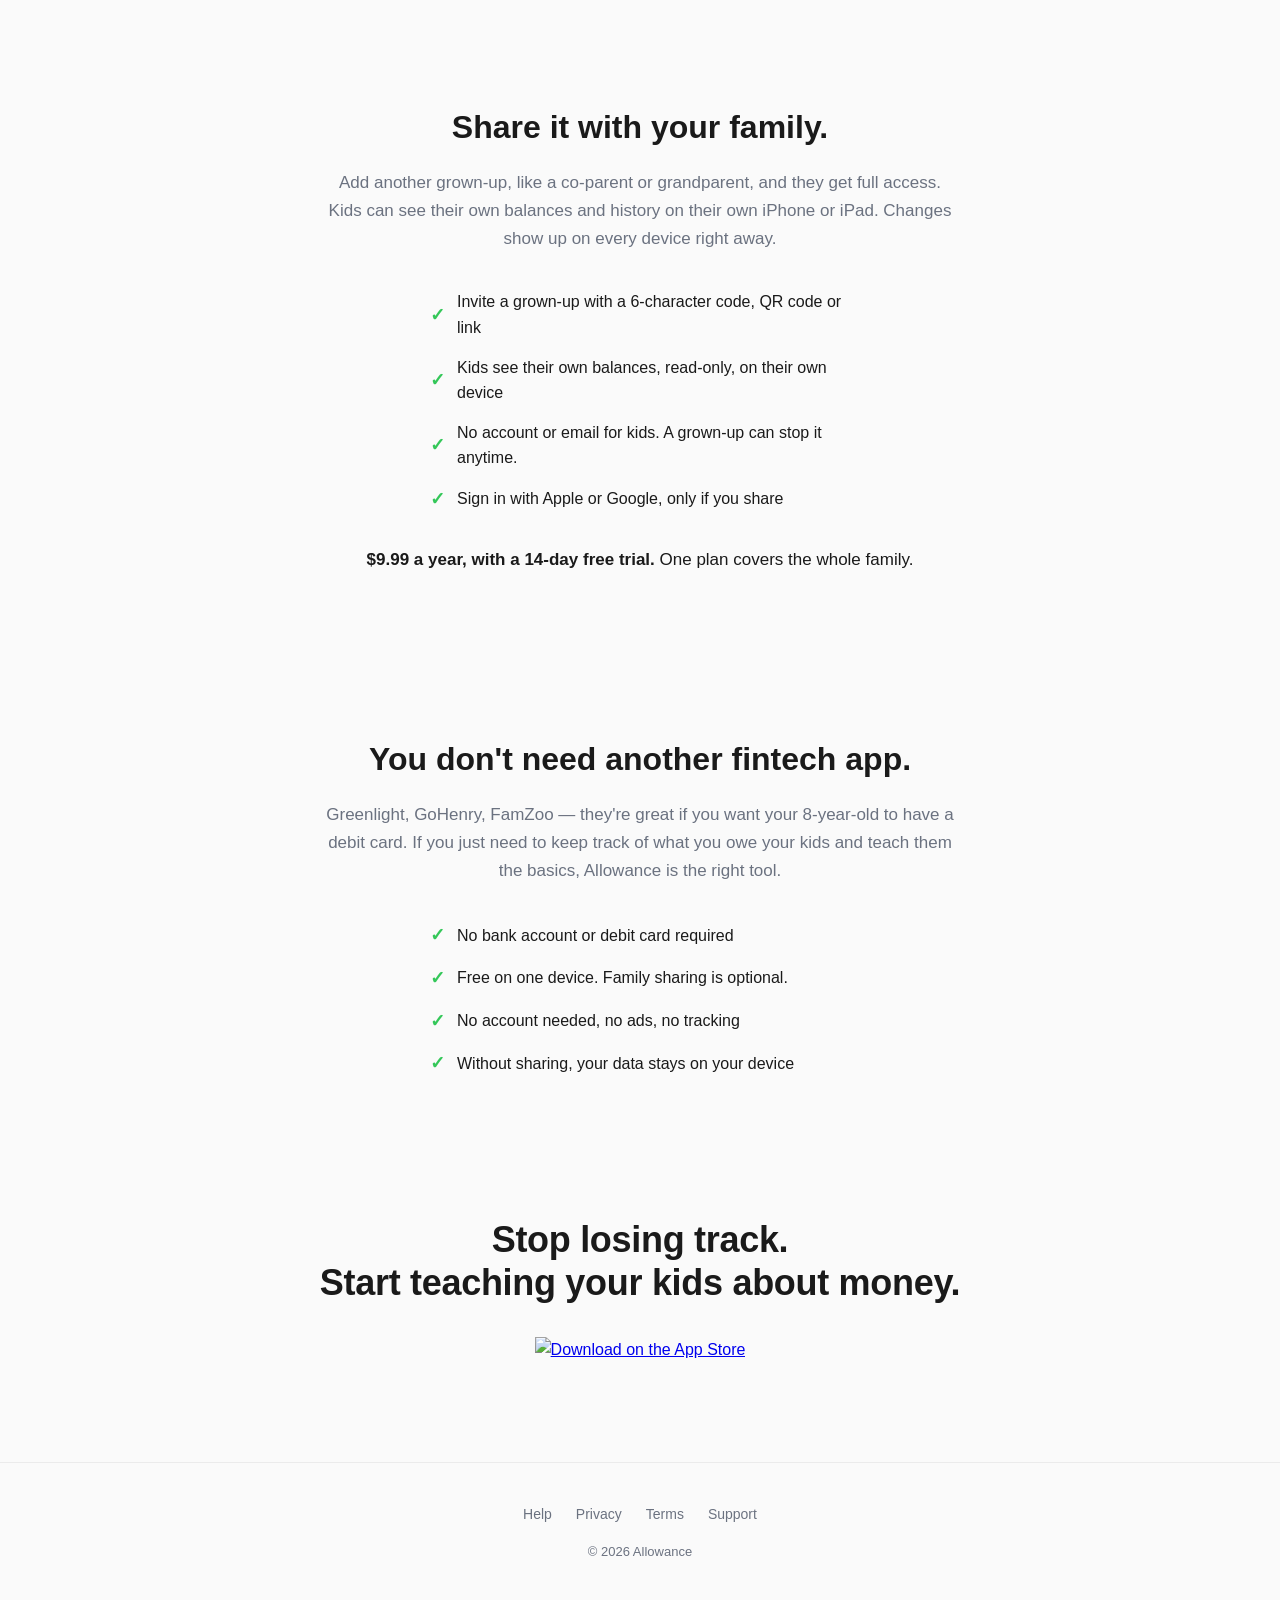
==== commit 9eafd762: "Site for 2.0: family sharing section, Help page, consistent footer (DEV-127) Co-Authored-By: Claude " ====
--- a/index.html
+++ b/index.html
@@ -4,9 +4,9 @@
     <meta charset="UTF-8">
     <meta name="viewport" content="width=device-width, initial-scale=1.0">
     <title>Allowance — The Bank of Mom & Dad, finally organized</title>
-    <meta name="description" content="Allowance is a free iOS app that tracks the money you hold for your kids — and splits it into Spend, Save, and Share so they learn to manage it.">
+    <meta name="description" content="Allowance is an iOS app that tracks the money you hold for your kids and splits it into Spend, Save, and Share. Free on one device. Share with your family for $9.99 a year.">
     <meta property="og:title" content="Allowance — The Bank of Mom & Dad, finally organized">
-    <meta property="og:description" content="Track your kids' money. Teach them to manage it. A free iOS app with Spend, Save, and Share accounts for every child.">
+    <meta property="og:description" content="Track your kids' money. Teach them to manage it. Spend, Save, and Share accounts for every kid. Free on one device, or share with your whole family.">
     <meta property="og:type" content="website">
     <meta property="og:url" content="https://getallowance.app">
     <link rel="icon" type="image/png" href="images/app-icon.png">
@@ -23,6 +23,7 @@
             <span>Allowance</span>
         </a>
         <div class="nav-links">
+            <a href="help.html">Help</a>
             <a href="https://apps.apple.com/us/app/allowance-family-money/id6751442999" class="btn-download">Download</a>
         </div>
     </div>
@@ -85,6 +86,32 @@
     </div>
 </section>
 
+<!-- Family sharing -->
+<section class="not-a-bank family-sharing" id="family">
+    <h2>Share it with your family.</h2>
+    <p>Add another grown-up, like a co-parent or grandparent, and they get full access. Kids can see their own balances and history on their own iPhone or iPad. Changes show up on every device right away.</p>
+    <!-- TODO: add a family sharing screenshot here (kid's device showing balances). Needs a new image in images/. -->
+    <ul class="perks">
+        <li>
+            <span class="perk-icon">✓</span>
+            <span>Invite a grown-up with a 6-character code, QR code or link</span>
+        </li>
+        <li>
+            <span class="perk-icon">✓</span>
+            <span>Kids see their own balances, read-only, on their own device</span>
+        </li>
+        <li>
+            <span class="perk-icon">✓</span>
+            <span>No account or email for kids. A grown-up can stop it anytime.</span>
+        </li>
+        <li>
+            <span class="perk-icon">✓</span>
+            <span>Sign in with Apple or Google, only if you share</span>
+        </li>
+    </ul>
+    <p class="price-line"><strong>$9.99 a year, with a 14-day free trial.</strong> One plan covers the whole family.</p>
+</section>
+
 <!-- Not a bank -->
 <section class="not-a-bank">
     <h2>You don't need another fintech app.</h2>
@@ -96,15 +123,15 @@
         </li>
         <li>
             <span class="perk-icon">✓</span>
-            <span>No subscription — Allowance is free</span>
+            <span>Free on one device. Family sharing is optional.</span>
         </li>
         <li>
             <span class="perk-icon">✓</span>
-            <span>No account creation, no ads, no data collection</span>
+            <span>No account needed, no ads, no tracking</span>
         </li>
         <li>
             <span class="perk-icon">✓</span>
-            <span>Your data stays on your phone</span>
+            <span>Without sharing, your data stays on your device</span>
         </li>
     </ul>
 </section>
@@ -123,9 +150,10 @@
 <footer>
     <div class="footer-inner">
         <div class="footer-links">
-            <a href="privacy.html">Privacy Policy</a>
+            <a href="help.html">Help</a>
+            <a href="privacy.html">Privacy</a>
+            <a href="https://www.apple.com/legal/internet-services/itunes/dev/stdeula/">Terms</a>
             <a href="mailto:hello@getallowance.app">Support</a>
-            <a href="https://www.apple.com/legal/internet-services/itunes/dev/stdeula/">Terms</a>
         </div>
         <p class="footer-copy">&copy; 2026 Allowance</p>
     </div>
--- a/style.css
+++ b/style.css
@@ -490,3 +490,11 @@
 .privacy a:hover {
     text-decoration: underline;
 }
+
+/* Family sharing price line */
+.family-sharing .price-line {
+    margin-top: 32px;
+    margin-bottom: 0;
+    font-size: 17px;
+    color: var(--text);
+}
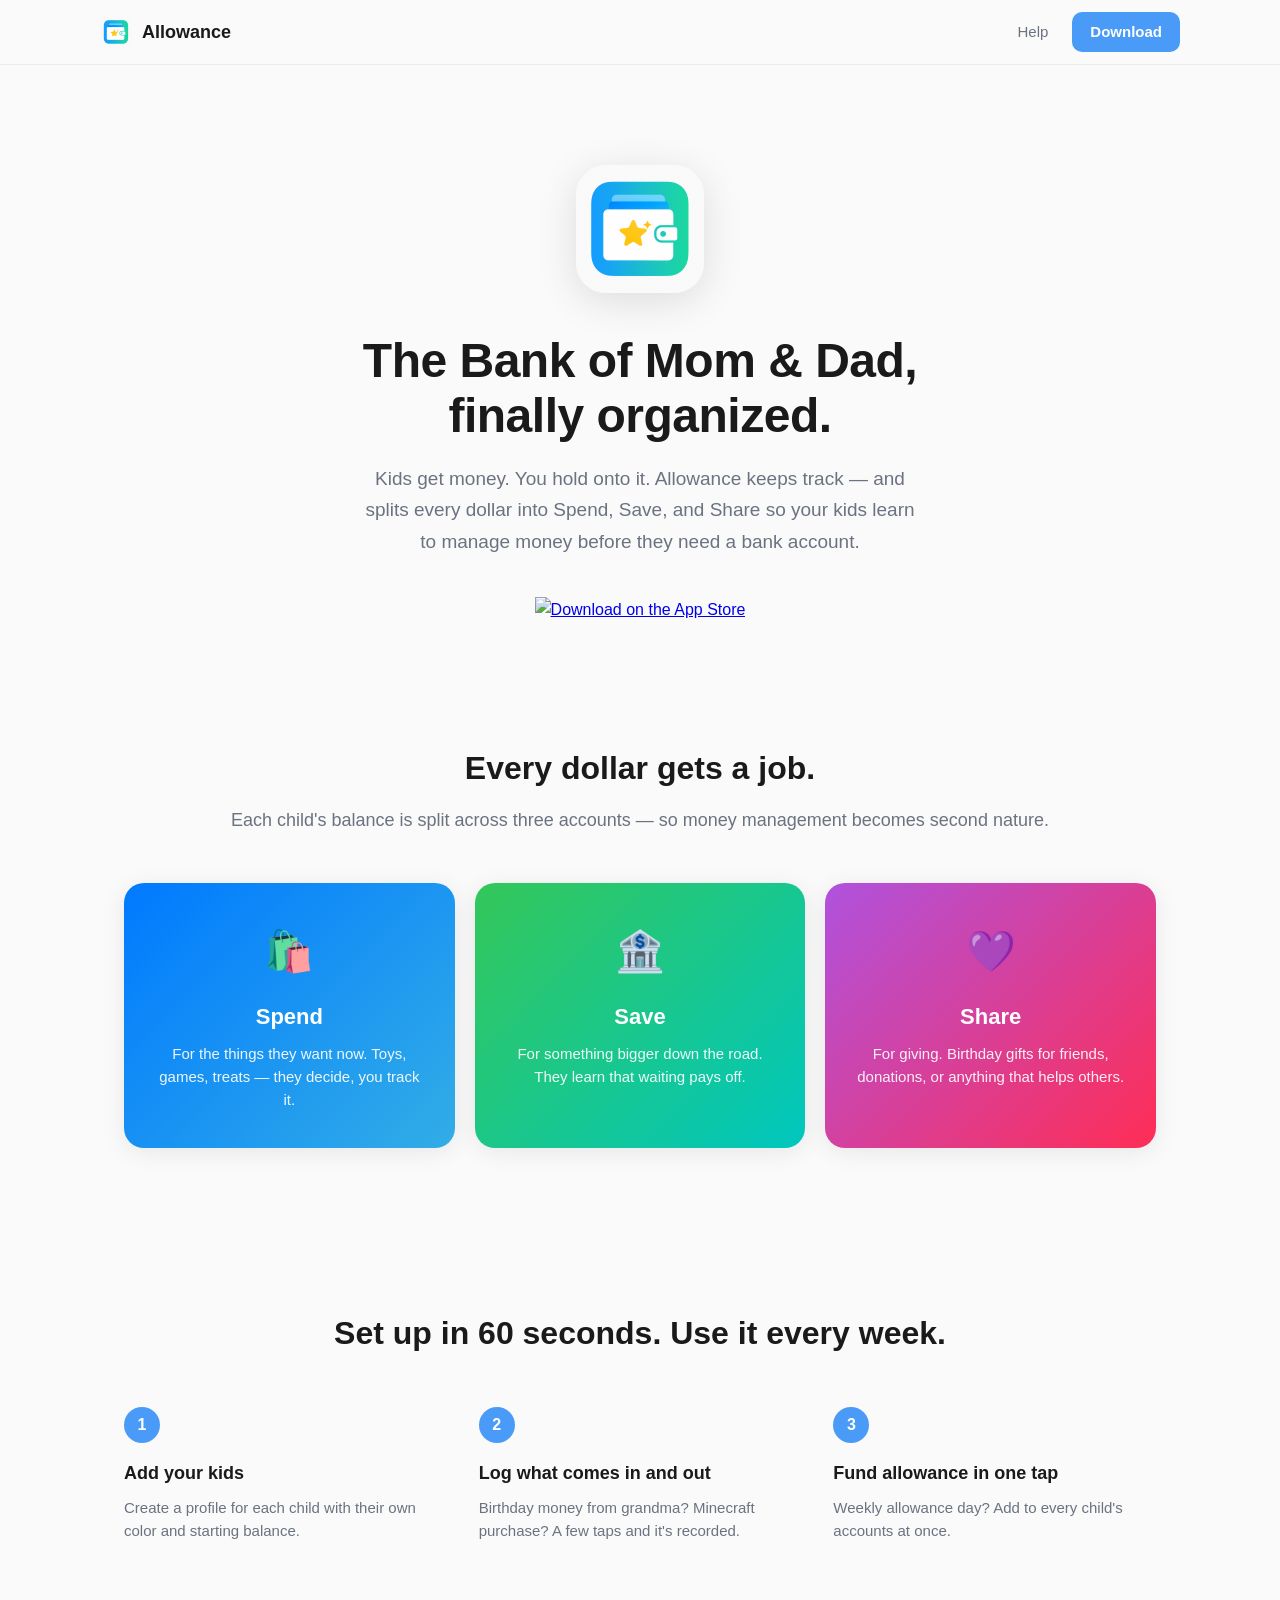
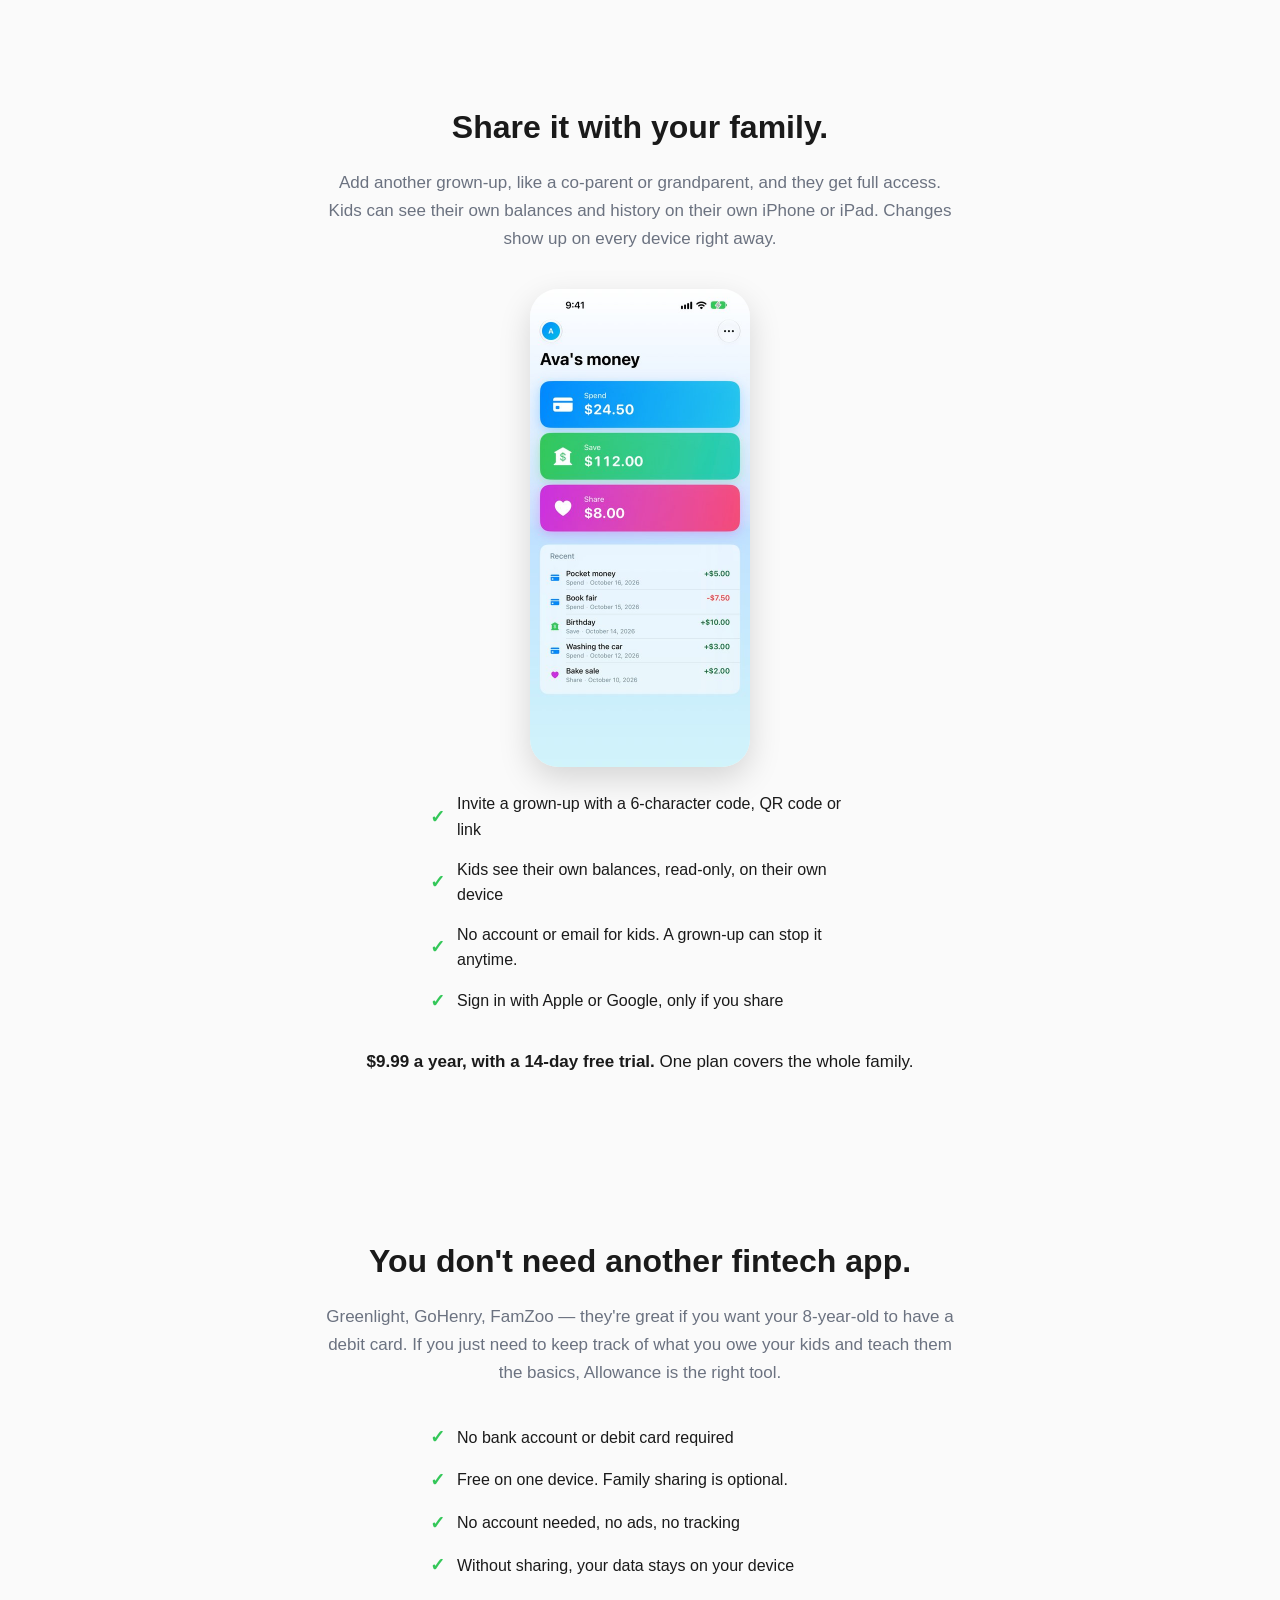
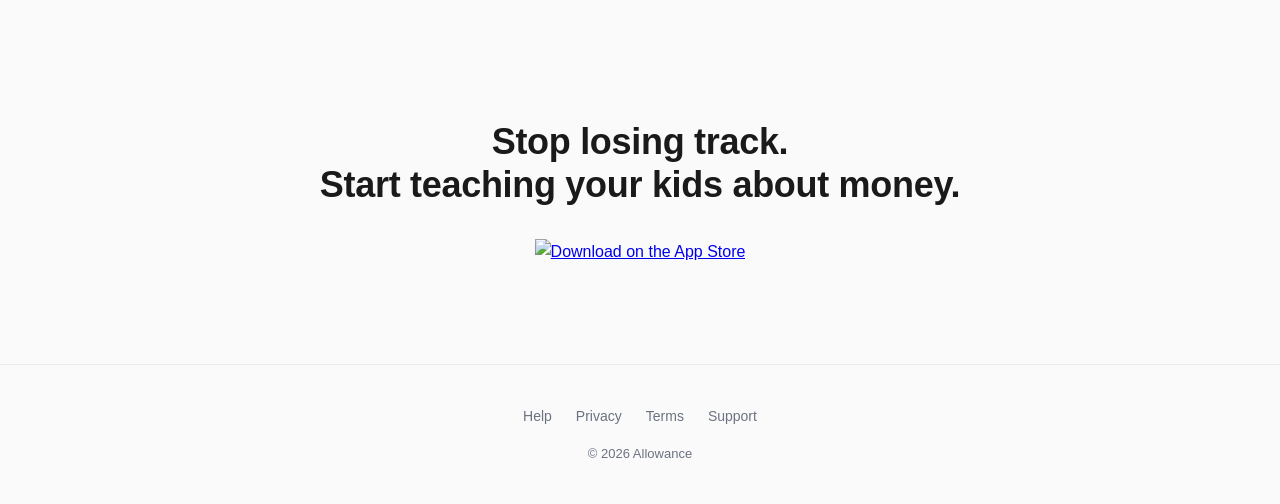
==== commit d09e5484: "Show a kid's device in the family sharing section Co-Authored-By: Claude Opus 5.5 <noreply@anthropic" ====
--- a/index.html
+++ b/index.html
@@ -90,7 +90,7 @@
 <section class="not-a-bank family-sharing" id="family">
     <h2>Share it with your family.</h2>
     <p>Add another grown-up, like a co-parent or grandparent, and they get full access. Kids can see their own balances and history on their own iPhone or iPad. Changes show up on every device right away.</p>
-    <!-- TODO: add a family sharing screenshot here (kid's device showing balances). Needs a new image in images/. -->
+    <img src="images/kid-device.jpg" alt="A kid's device showing Ava's Spend, Save and Share balances" class="family-shot" width="220">
     <ul class="perks">
         <li>
             <span class="perk-icon">✓</span>
--- a/style.css
+++ b/style.css
@@ -498,3 +498,13 @@
     font-size: 17px;
     color: var(--text);
 }
+
+.family-sharing .family-shot {
+    display: block;
+    width: 220px;
+    max-width: 60%;
+    height: auto;
+    margin: 24px auto;
+    border-radius: 28px;
+    box-shadow: 0 12px 32px rgba(0, 0, 0, 0.15);
+}
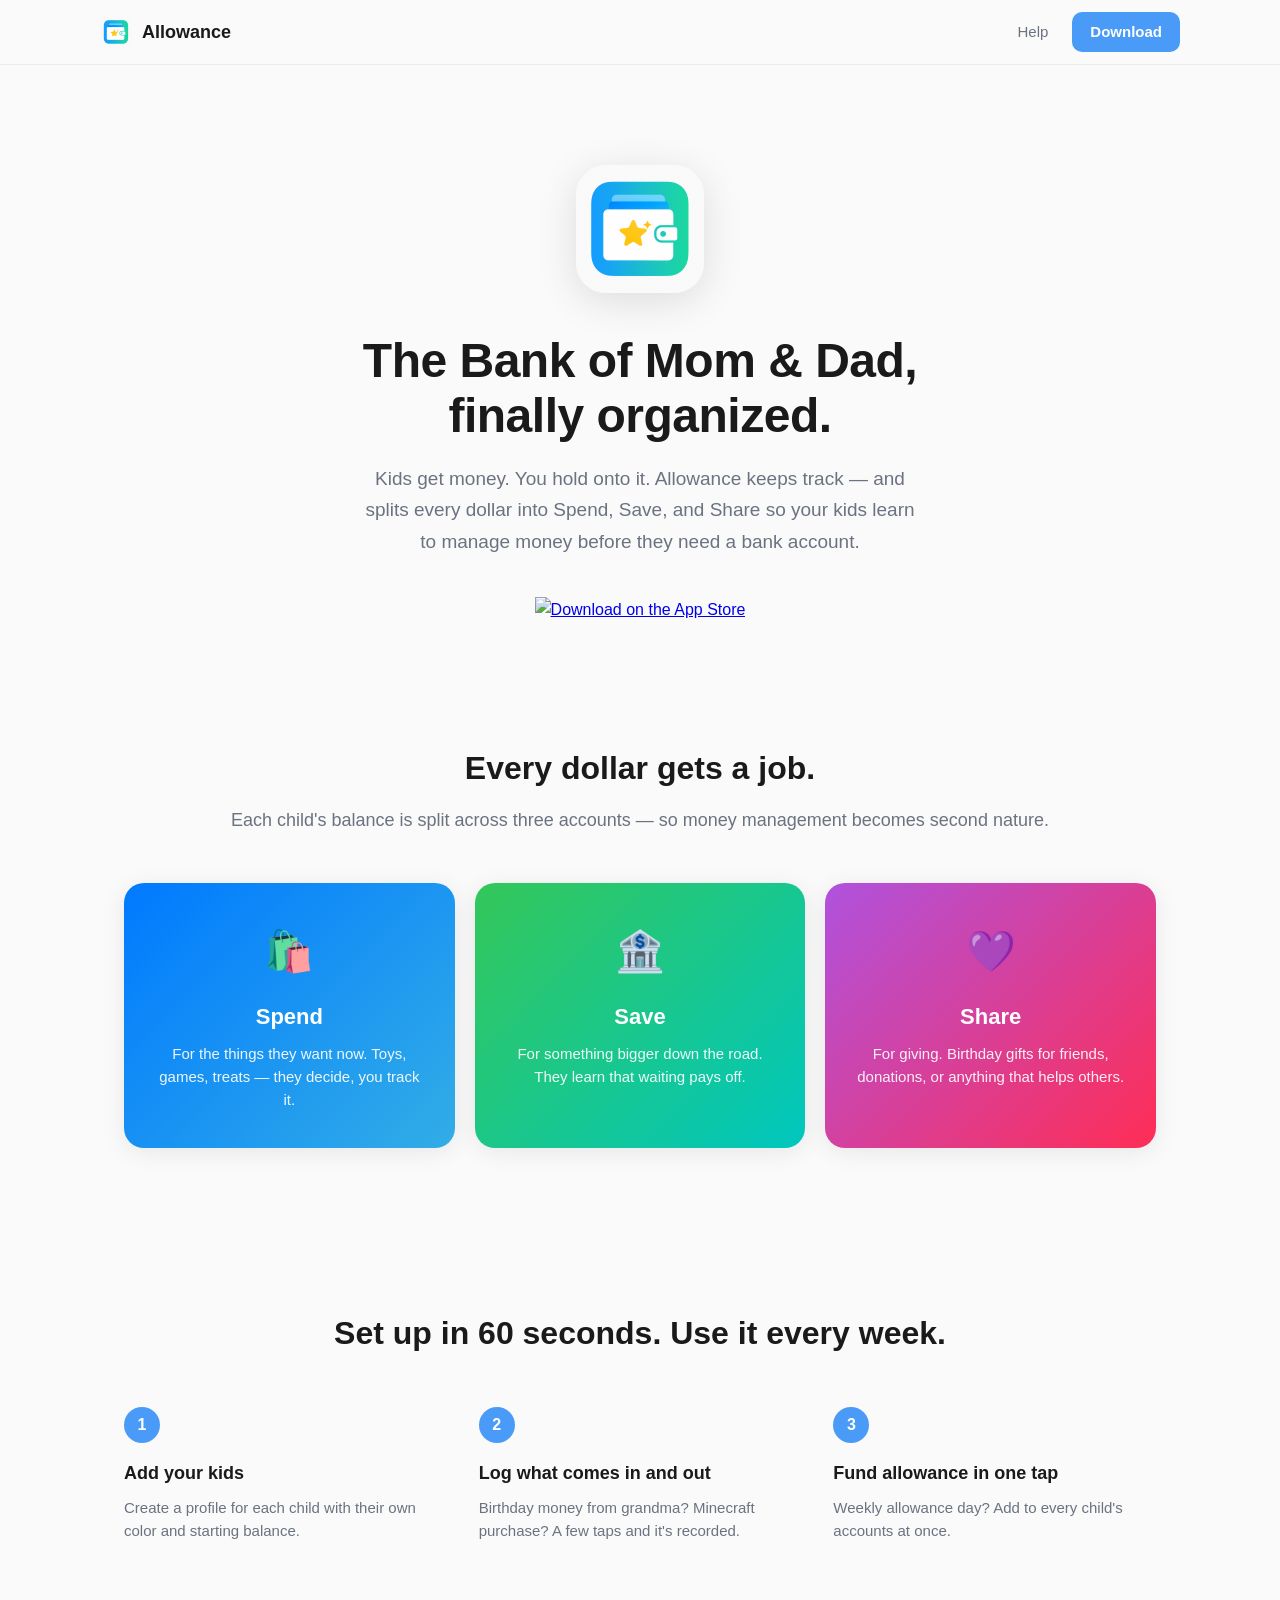
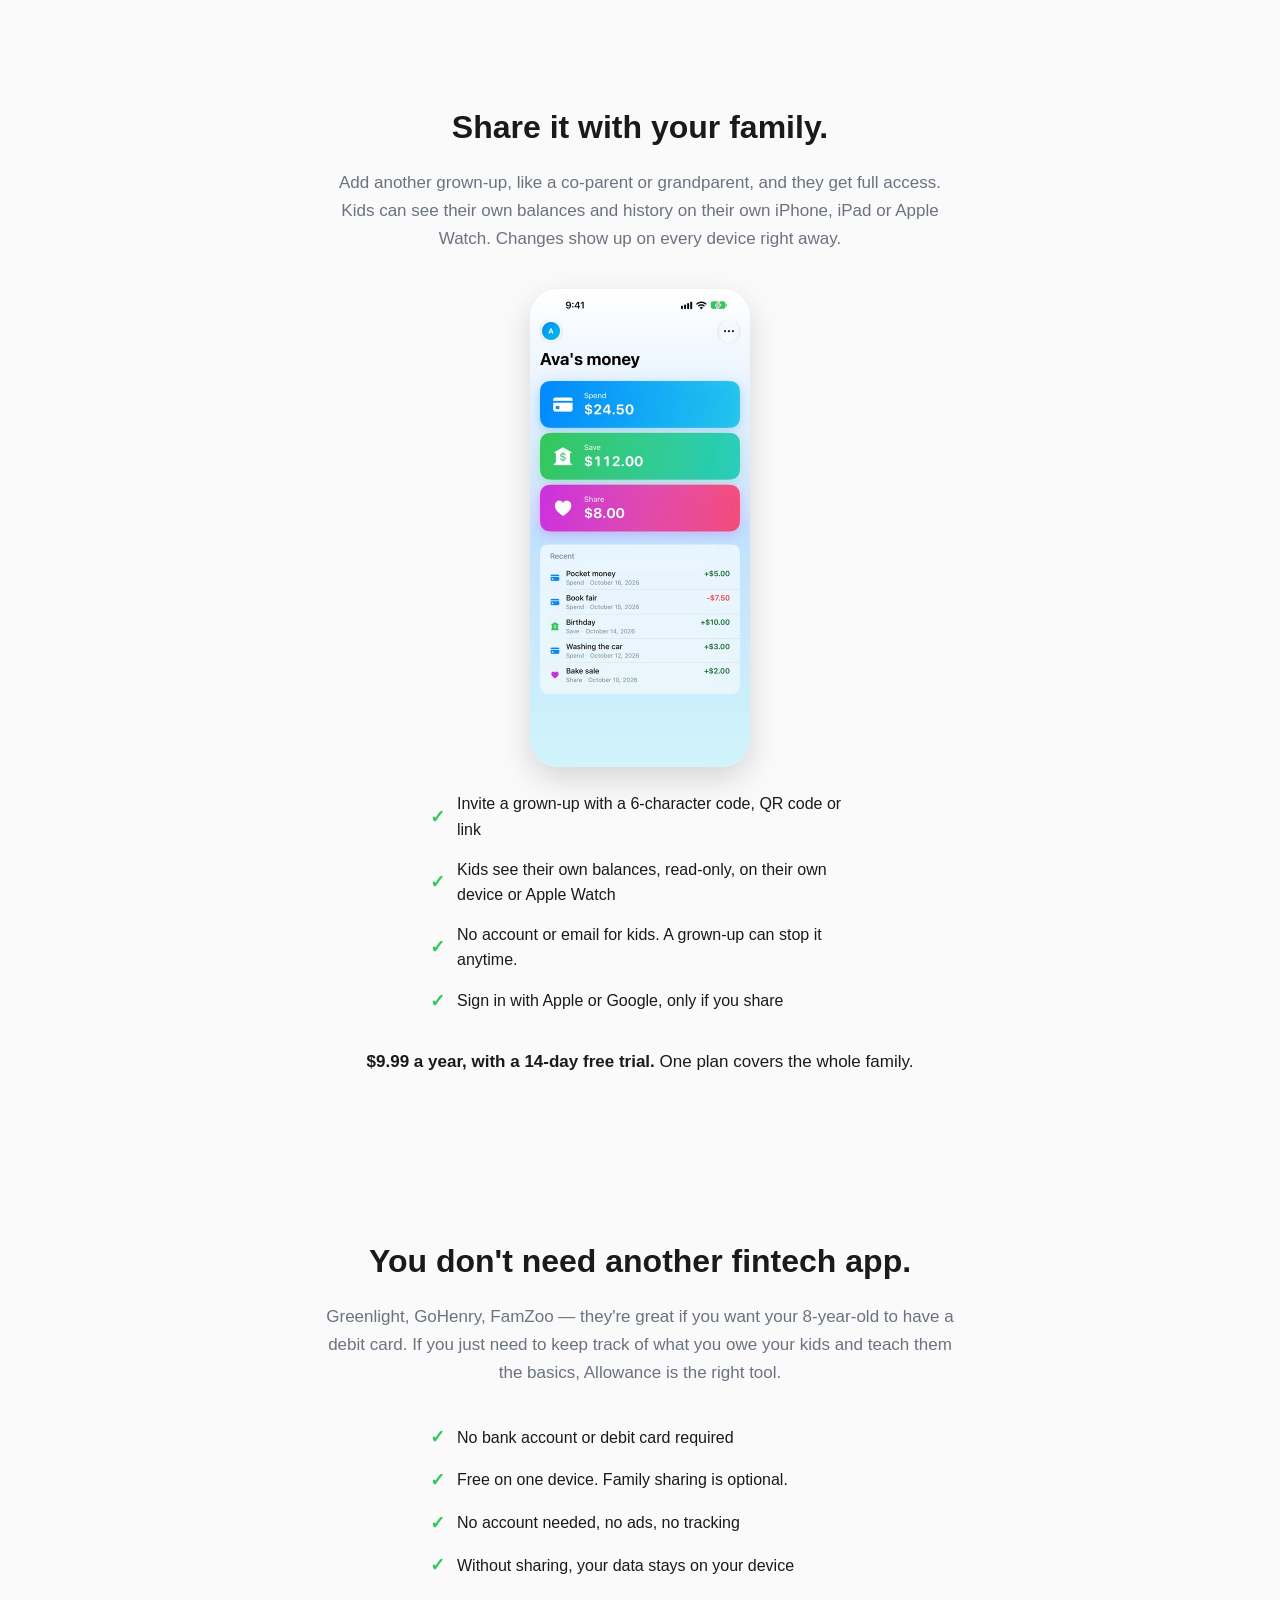
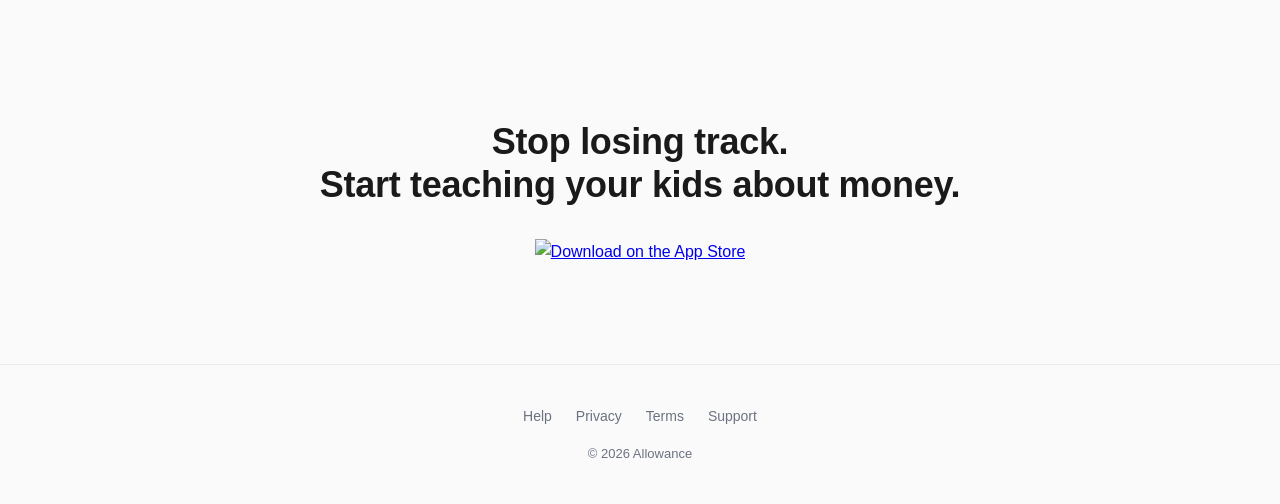
==== commit a497b302: "Mention the kid Apple Watch app (2.2): home, help and privacy (DEV-139) Co-Authored-By: Claude Opus " ====
--- a/index.html
+++ b/index.html
@@ -89,7 +89,7 @@
 <!-- Family sharing -->
 <section class="not-a-bank family-sharing" id="family">
     <h2>Share it with your family.</h2>
-    <p>Add another grown-up, like a co-parent or grandparent, and they get full access. Kids can see their own balances and history on their own iPhone or iPad. Changes show up on every device right away.</p>
+    <p>Add another grown-up, like a co-parent or grandparent, and they get full access. Kids can see their own balances and history on their own iPhone, iPad or Apple Watch. Changes show up on every device right away.</p>
     <img src="images/kid-device.jpg" alt="A kid's device showing Ava's Spend, Save and Share balances" class="family-shot" width="220">
     <ul class="perks">
         <li>
@@ -98,7 +98,7 @@
         </li>
         <li>
             <span class="perk-icon">✓</span>
-            <span>Kids see their own balances, read-only, on their own device</span>
+            <span>Kids see their own balances, read-only, on their own device or Apple Watch</span>
         </li>
         <li>
             <span class="perk-icon">✓</span>
